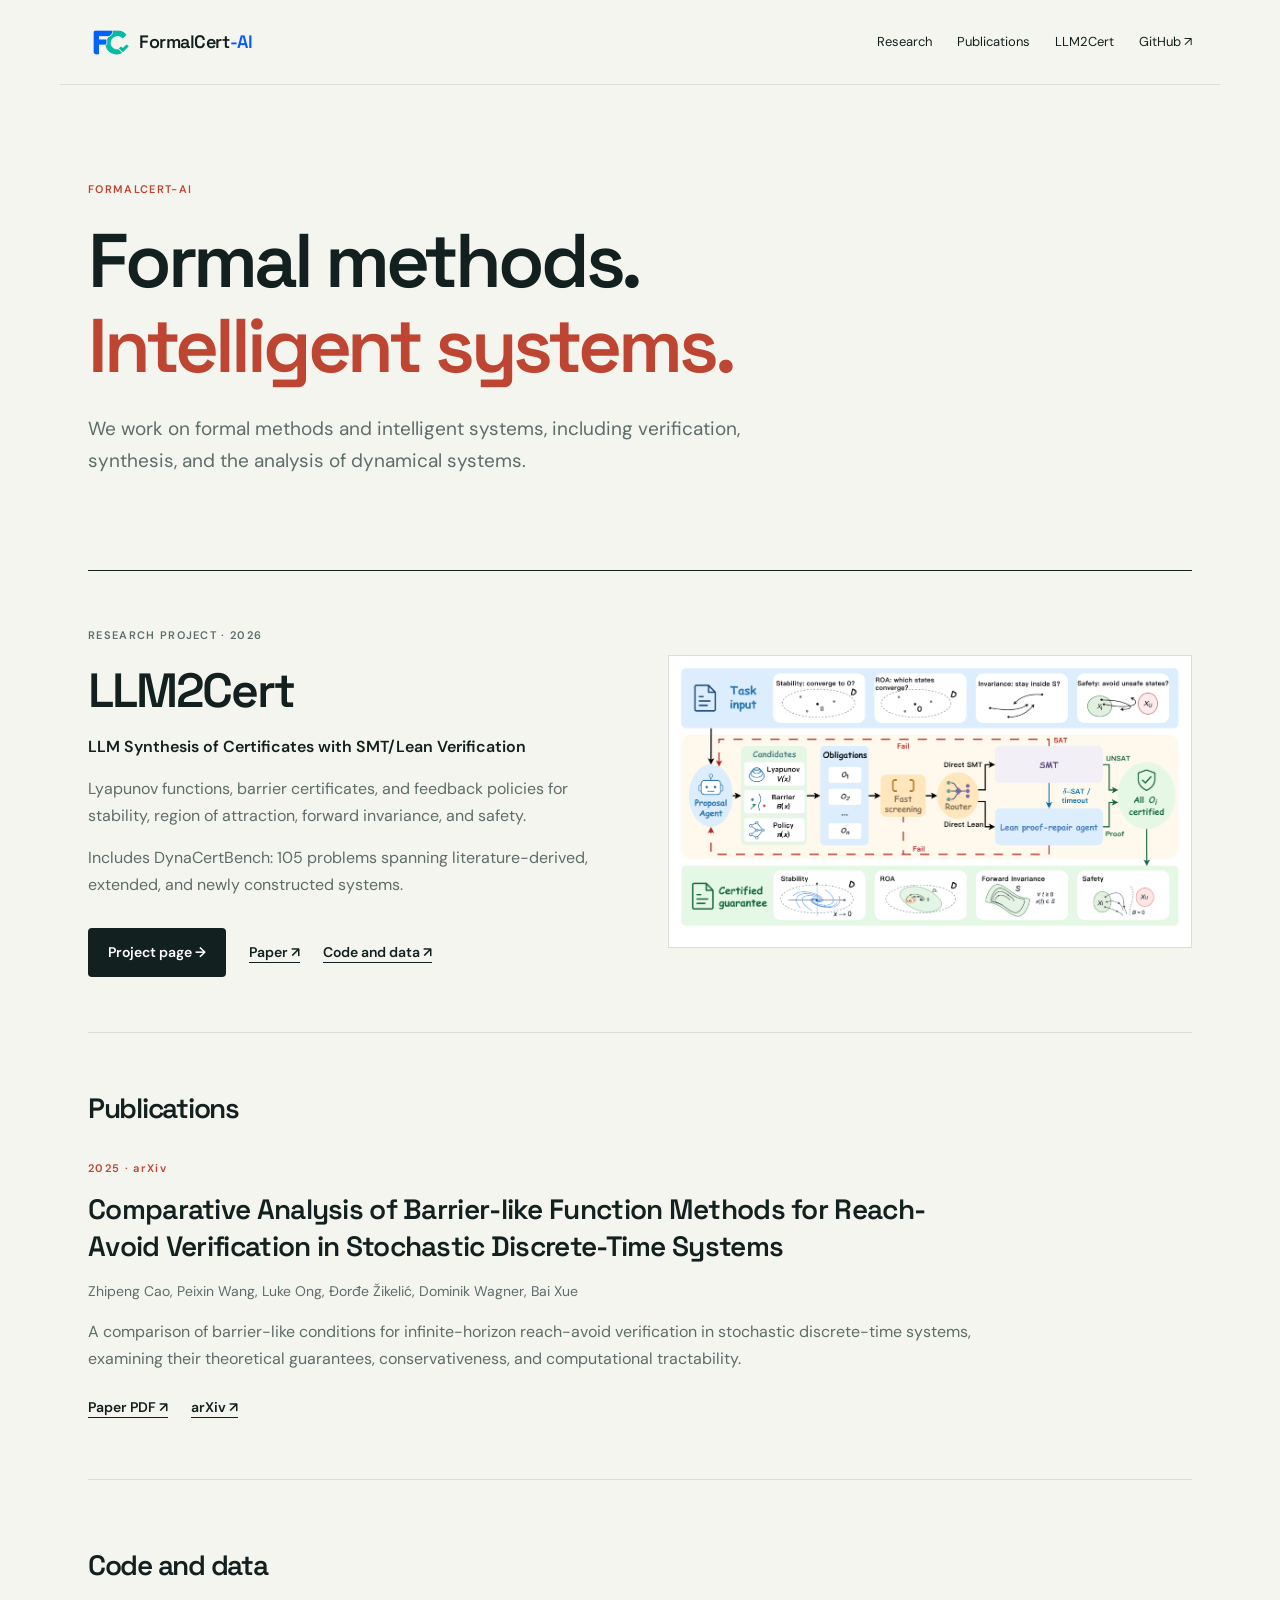
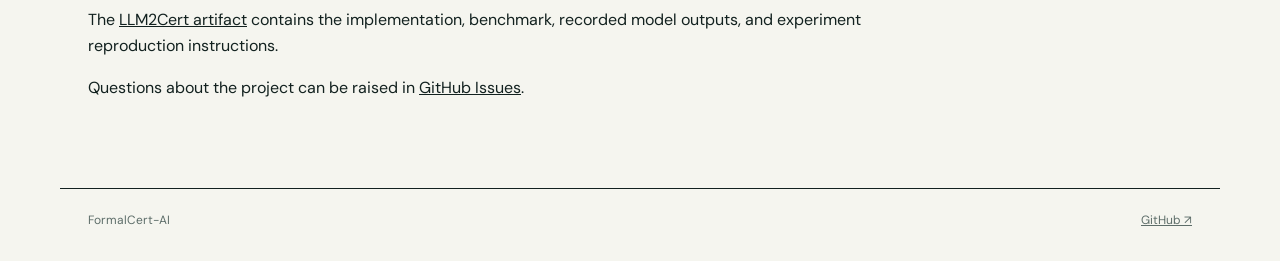
==== index.html @ 08d471eb "Remove PDF hash from public links" ====
<!doctype html>
<html lang="en">
<head>
  <meta charset="utf-8">
  <meta name="viewport" content="width=device-width, initial-scale=1">
  <meta name="description" content="FormalCert-AI: research on formal methods and intelligent systems, including verification, synthesis, and dynamical systems.">
  <title>FormalCert-AI</title>
  <link rel="icon" type="image/png" sizes="1254x1254" href="assets/formalcert-ai-fc-icon.png">
  <link rel="stylesheet" href="styles.css?v=fc-20261013">
</head>
<body>
  <header class="site-header">
    <a class="brand" href="./"><img class="brand-mark" src="assets/formalcert-ai-fc-icon.png" alt="" width="44" height="44"><span>FormalCert<span class="brand-ai">-AI</span></span></a>
    <nav aria-label="Main navigation"><a href="#research">Research</a><a href="#publications">Publications</a><a href="llm2cert/">LLM2Cert</a><a href="https://github.com/FormalCert-AI">GitHub ↗</a></nav>
  </header>
  <main class="shell">
    <section class="home-hero" id="research">
      <p class="eyebrow">FORMALCERT-AI</p>
      <h1>Formal methods.<br><em>Intelligent systems.</em></h1>
      <p class="lede">We work on formal methods and intelligent systems, including verification, synthesis, and the analysis of dynamical systems.</p>
    </section>
    <section class="home-project" aria-labelledby="project-title">
      <div>
        <p class="eyebrow">RESEARCH PROJECT · 2026</p>
        <h2 id="project-title"><a href="llm2cert/">LLM2Cert</a></h2>
        <p class="project-subtitle">LLM Synthesis of Certificates with SMT/Lean Verification</p>
        <p>Lyapunov functions, barrier certificates, and feedback policies for stability, region of attraction, forward invariance, and safety.</p>
        <p>Includes DynaCertBench: 105 problems spanning literature-derived, extended, and newly constructed systems.</p>
        <div class="actions"><a class="button" href="llm2cert/">Project page →</a><a class="text-link" href="assets/LLM2Cert.pdf">Paper ↗</a><a class="text-link" href="https://github.com/FormalCert-AI/llm2cert-artifact">Code and data ↗</a></div>
      </div>
      <a href="llm2cert/" class="project-thumbnail"><img src="assets/framework.png" alt="Overview of LLM2Cert's certificate synthesis and SMT/Lean verification pipeline"></a>
    </section>
    <section class="home-publications" id="publications" aria-labelledby="publications-title">
      <h2 id="publications-title">Publications</h2>
      <article class="publication">
        <p class="eyebrow">2025 · arXiv</p>
        <h3><a href="https://arxiv.org/abs/2512.05348">Comparative Analysis of Barrier-like Function Methods for Reach-Avoid Verification in Stochastic Discrete-Time Systems</a></h3>
        <p class="publication-authors">Zhipeng Cao, Peixin Wang, Luke Ong, Đorđe Žikelić, Dominik Wagner, Bai Xue</p>
        <p class="publication-summary">A comparison of barrier-like conditions for infinite-horizon reach-avoid verification in stochastic discrete-time systems, examining their theoretical guarantees, conservativeness, and computational tractability.</p>
        <div class="inline-links"><a class="text-link" href="assets/barrier-like-reach-avoid.pdf">Paper PDF ↗</a><a class="text-link" href="https://arxiv.org/abs/2512.05348">arXiv ↗</a></div>
      </article>
    </section>
    <section class="home-resources">
      <h2>Code and data</h2>
      <p>The <a href="https://github.com/FormalCert-AI/llm2cert-artifact">LLM2Cert artifact</a> contains the implementation, benchmark, recorded model outputs, and experiment reproduction instructions.</p>
      <p>Questions about the project can be raised in <a href="https://github.com/FormalCert-AI/llm2cert-artifact/issues">GitHub Issues</a>.</p>
    </section>
  </main>
  <footer class="site-footer shell"><span>FormalCert-AI</span><a href="https://github.com/FormalCert-AI">GitHub ↗</a></footer>
</body>
</html>
---- styles.css ----
@import url('https://fonts.googleapis.com/css2?family=DM+Sans:wght@400;500;600;700&family=Space+Grotesk:wght@400;500;600;700&display=swap');
:root { --ink: #12211f; --muted: #5d6d69; --paper: #f5f5ef; --line: #d7ded8; --accent: #bd4532; --blue: #dfeaf2; --mint: #dcece2; }
* { box-sizing: border-box; }
html { scroll-behavior: smooth; }
body { margin: 0; background: var(--paper); color: var(--ink); font-family: 'DM Sans', sans-serif; line-height: 1.65; }
a { color: inherit; }
a:hover { color: var(--accent); }
a:focus-visible, button:focus-visible { outline: 3px solid var(--accent); outline-offset: 5px; }
img { max-width: 100%; height: auto; }
.shell { width: min(1160px, 100%); margin: auto; padding-left: 28px; padding-right: 28px; }
.site-header { min-height: 78px; max-width: 1160px; margin: auto; padding: 20px 28px; border-bottom: 1px solid var(--line); display: flex; justify-content: space-between; align-items: center; gap: 30px; }
.brand { display: inline-flex; align-items: center; gap: 7px; flex-shrink: 0; color: var(--ink); text-decoration: none; font-family: 'Space Grotesk', sans-serif; font-size: 18px; font-weight: 600; line-height: 1.2; letter-spacing: -.025em; white-space: nowrap; }
.brand:hover { color: var(--ink); }
.brand-mark { display: block; width: 44px; height: 44px; flex: 0 0 44px; object-fit: contain; }
.brand-ai { color: #0659ff; }
nav { display: flex; gap: 25px; flex-wrap: wrap; font-size: 13px; }
nav a { text-decoration: none; }
h1, h2, h3 { font-family: 'Space Grotesk', sans-serif; font-weight: 600; line-height: 1.12; }
h1 { font-size: clamp(45px, 6vw, 76px); letter-spacing: -.055em; margin: 0 0 25px; }
h2 { font-size: clamp(30px, 4vw, 42px); letter-spacing: -.045em; margin: 0 0 25px; }
h3 { font-size: 23px; letter-spacing: -.025em; margin: 12px 0; }
em { font-style: normal; color: var(--accent); }
.eyebrow { color: var(--accent); font-size: 11px; font-weight: 600; letter-spacing: .12em; margin: 0 0 20px; }
.lede { max-width: 720px; font-size: 19px; color: var(--muted); }
.home-hero { padding: 95px 0 75px; }
.home-project { display: grid; grid-template-columns: 1fr 1fr; gap: 55px; align-items: center; padding: 55px 0; border-top: 1px solid var(--ink); border-bottom: 1px solid var(--line); }
.home-project h2 { font-size: 48px; margin-bottom: 15px; }
.home-project h2 a { text-decoration: none; }
.home-project p { color: var(--muted); }
.project-subtitle { font-weight: 600; color: var(--ink) !important; }
.project-thumbnail { display: block; background: white; padding: 10px; border: 1px solid var(--line); }
.home-publications { padding: 60px 0; border-bottom: 1px solid var(--line); }
.home-publications h2 { font-size: 28px; margin-bottom: 35px; }
.publication { max-width: 900px; }
.publication .eyebrow { margin-bottom: 14px; }
.publication h3 { font-size: clamp(23px, 3vw, 28px); line-height: 1.3; margin: 0 0 16px; }
.publication h3 a { text-decoration: none; }
.publication-authors { color: var(--muted); font-size: 14px; }
.publication-summary { color: var(--muted); margin-bottom: 24px; }
.home-resources { max-width: 820px; padding: 70px 0; }
.home-resources h2 { font-size: 28px; }
.actions, .inline-links { display: flex; align-items: center; gap: 23px; flex-wrap: wrap; }
.actions { margin-top: 30px; }
.button { display: inline-block; padding: 13px 20px; background: var(--ink); color: white; text-decoration: none; border-radius: 4px; font-size: 14px; font-weight: 600; }
.button:hover { background: var(--accent); color: white; }
.text-link { font-size: 14px; font-weight: 600; text-underline-offset: 5px; }
.paper-hero { text-align: center; padding-top: 85px; padding-bottom: 65px; }
.paper-hero h1 { font-size: clamp(60px, 9vw, 96px); margin-bottom: 14px; }
.paper-title { font-family: 'Space Grotesk', sans-serif; font-size: clamp(25px, 3.4vw, 39px); letter-spacing: -.035em; line-height: 1.18; margin: 0 0 27px; }
.authors { line-height: 1.8; margin-bottom: 5px; }
.author-note { color: var(--muted); font-size: 13px; margin-top: 0; }
.paper-hero .actions { justify-content: center; }
.paper-summary { margin: 36px auto 0; }
.stats-strip { display: grid; grid-template-columns: repeat(4, 1fr); border-top: 1px solid var(--ink); border-bottom: 1px solid var(--ink); padding-top: 27px; padding-bottom: 27px; gap: 24px; }
.stats-strip div { border-right: 1px solid var(--line); padding-right: 20px; }
.stats-strip div:last-child { border-right: 0; }
.stats-strip strong { font-family: 'Space Grotesk', sans-serif; font-size: 31px; display: block; letter-spacing: -.04em; }
.stats-strip span { font-size: 13px; color: var(--muted); }
.section { padding-top: 80px; padding-bottom: 80px; }
.narrow { max-width: 900px; }
.narrow p { font-size: 17px; }
.framework-section { background: var(--blue); }
.framework-card { margin: 30px 0 0; padding: 14px; background: white; border: 1px solid var(--line); }
.framework-card img { display: block; width: 100%; }
figcaption { margin-top: 15px; color: var(--muted); font-size: 14px; line-height: 1.55; }
.section-caption { max-width: 900px; color: var(--muted); }
.task-grid { display: grid; grid-template-columns: repeat(4, 1fr); gap: 14px; margin: 35px 0; }
.task-grid article { border-top: 2px solid var(--accent); padding: 20px 16px; background: white; }
.task-grid h3 { font-size: 20px; }
.task-grid p { color: var(--muted); font-size: 14px; }
.task-grid strong { font-size: 13px; }
.results-section { background: #e9eee8; }
.result-block { display: grid; grid-template-columns: .95fr 1.05fr; gap: 55px; padding: 45px 0; border-bottom: 1px solid #becac1; }
.result-block:last-child { border-bottom: 0; padding-bottom: 0; }
.result-label { font-size: 12px; font-weight: 700; color: var(--accent); }
.result-block p { color: var(--muted); }
.table-wrap { overflow-x: auto; }
table { width: 100%; border-collapse: collapse; text-align: left; font-size: 14px; }
caption { text-align: left; font-size: 13px; color: var(--muted); margin-bottom: 12px; }
th, td { padding: 13px 12px; border-bottom: 1px solid #c6d0c7; }
thead { background: var(--ink); color: white; }
tbody th { font-weight: 500; }
.highlight { background: var(--mint); }
.highlight th, .highlight td { font-weight: 700; }
.table-note { font-size: 12px; line-height: 1.5; }
.citation-heading { display: flex; align-items: center; justify-content: space-between; gap: 20px; }
.citation-heading h2 { margin-bottom: 20px; }
button { background: transparent; color: var(--ink); border: 1px solid var(--ink); border-radius: 3px; padding: 10px 14px; cursor: pointer; }
pre { white-space: pre-wrap; overflow-wrap: anywhere; font-size: 12px; line-height: 1.7; background: #e6e7dc; padding: 24px; }
.site-footer { border-top: 1px solid var(--ink); display: flex; justify-content: space-between; gap: 20px; padding-top: 22px; padding-bottom: 30px; font-size: 12px; color: var(--muted); }
@media (max-width: 760px) {
  .site-header { align-items: flex-start; flex-direction: column; gap: 16px; }
  nav { gap: 20px; }
  .home-hero, .paper-hero { padding-top: 60px; }
  .home-project, .result-block { grid-template-columns: 1fr; gap: 30px; }
  .home-project { padding-top: 35px; }
  .stats-strip, .task-grid { grid-template-columns: repeat(2, 1fr); }
  .stats-strip div:nth-child(2) { border-right: 0; }
  .section { padding-top: 60px; padding-bottom: 60px; }
  .citation-heading { align-items: flex-start; flex-direction: column; gap: 0; }
}
@media (max-width: 420px) {
  .shell, .site-header { padding-left: 20px; padding-right: 20px; }
  .task-grid { grid-template-columns: 1fr; }
  th, td { padding: 10px 7px; }
}
@media (prefers-reduced-motion: reduce) { html { scroll-behavior: auto; } }
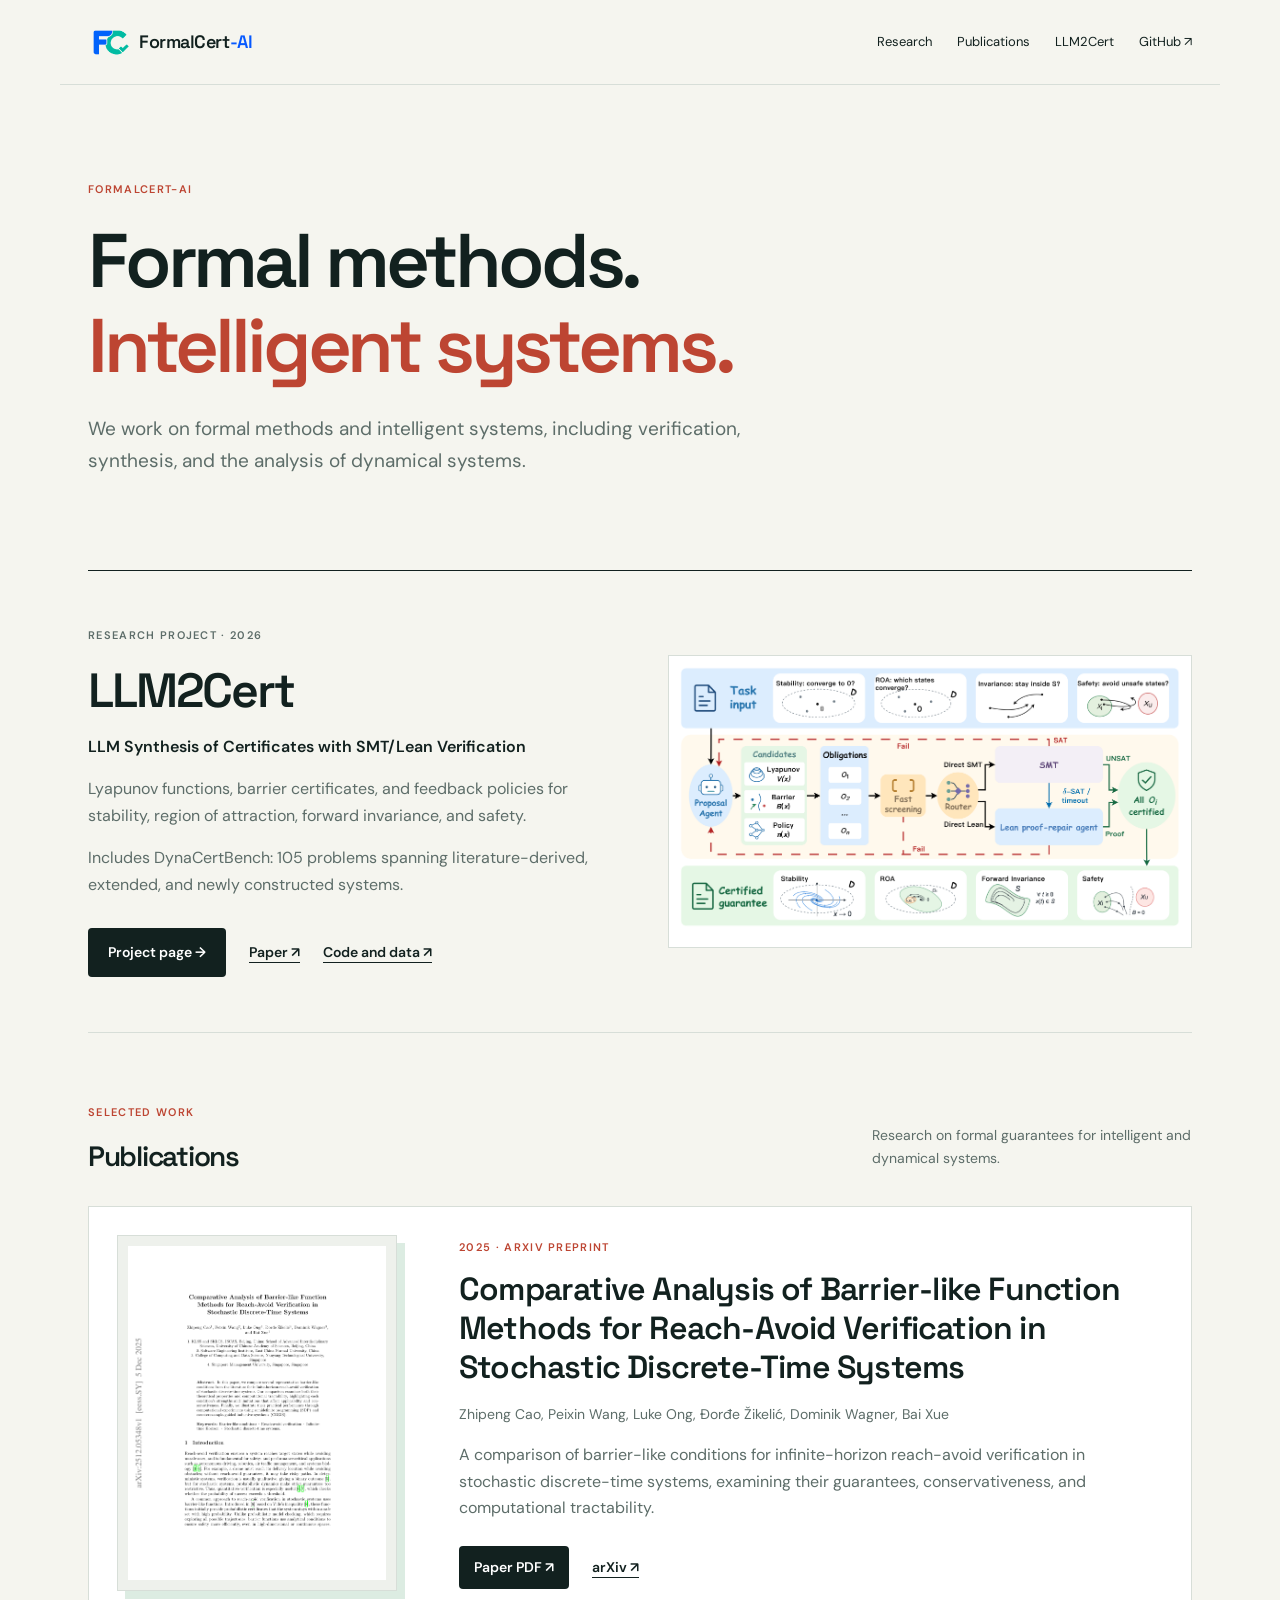
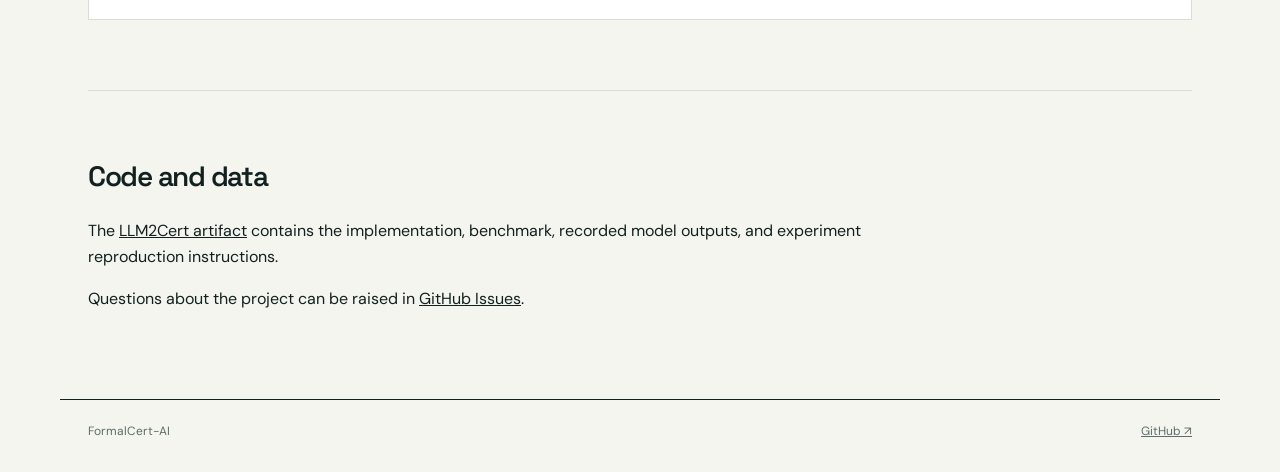
==== commit 39bf12a2: "Add publication cover and refine research layout" ====
--- a/index.html
+++ b/index.html
@@ -31,13 +31,24 @@
       <a href="llm2cert/" class="project-thumbnail"><img src="assets/framework.png" alt="Overview of LLM2Cert's certificate synthesis and SMT/Lean verification pipeline"></a>
     </section>
     <section class="home-publications" id="publications" aria-labelledby="publications-title">
-      <h2 id="publications-title">Publications</h2>
-      <article class="publication">
-        <p class="eyebrow">2025 · arXiv</p>
-        <h3><a href="https://arxiv.org/abs/2512.05348">Comparative Analysis of Barrier-like Function Methods for Reach-Avoid Verification in Stochastic Discrete-Time Systems</a></h3>
-        <p class="publication-authors">Zhipeng Cao, Peixin Wang, Luke Ong, Đorđe Žikelić, Dominik Wagner, Bai Xue</p>
-        <p class="publication-summary">A comparison of barrier-like conditions for infinite-horizon reach-avoid verification in stochastic discrete-time systems, examining their theoretical guarantees, conservativeness, and computational tractability.</p>
-        <div class="inline-links"><a class="text-link" href="assets/barrier-like-reach-avoid.pdf">Paper PDF ↗</a><a class="text-link" href="https://arxiv.org/abs/2512.05348">arXiv ↗</a></div>
+      <div class="section-heading">
+        <div>
+          <p class="eyebrow">SELECTED WORK</p>
+          <h2 id="publications-title">Publications</h2>
+        </div>
+        <p class="section-note">Research on formal guarantees for intelligent and dynamical systems.</p>
+      </div>
+      <article class="publication-card">
+        <a class="publication-cover" href="https://arxiv.org/abs/2512.05348" aria-label="Open the paper on arXiv">
+          <img src="assets/barrier-like-reach-avoid-cover.png" alt="First page of the paper Comparative Analysis of Barrier-like Function Methods for Reach-Avoid Verification in Stochastic Discrete-Time Systems">
+        </a>
+        <div class="publication">
+          <p class="eyebrow">2025 · ARXIV PREPRINT</p>
+          <h3><a href="https://arxiv.org/abs/2512.05348">Comparative Analysis of Barrier-like Function Methods for Reach-Avoid Verification in Stochastic Discrete-Time Systems</a></h3>
+          <p class="publication-authors">Zhipeng Cao, Peixin Wang, Luke Ong, Đorđe Žikelić, Dominik Wagner, Bai Xue</p>
+          <p class="publication-summary">A comparison of barrier-like conditions for infinite-horizon reach-avoid verification in stochastic discrete-time systems, examining their guarantees, conservativeness, and computational tractability.</p>
+          <div class="inline-links"><a class="button" href="assets/barrier-like-reach-avoid.pdf">Paper PDF ↗</a><a class="text-link" href="https://arxiv.org/abs/2512.05348">arXiv ↗</a></div>
+        </div>
       </article>
     </section>
     <section class="home-resources">
--- a/styles.css
+++ b/styles.css
@@ -29,14 +29,21 @@
 .home-project p { color: var(--muted); }
 .project-subtitle { font-weight: 600; color: var(--ink) !important; }
 .project-thumbnail { display: block; background: white; padding: 10px; border: 1px solid var(--line); }
-.home-publications { padding: 60px 0; border-bottom: 1px solid var(--line); }
-.home-publications h2 { font-size: 28px; margin-bottom: 35px; }
-.publication { max-width: 900px; }
+.home-publications { padding: 70px 0; border-bottom: 1px solid var(--line); }
+.section-heading { display: flex; align-items: end; justify-content: space-between; gap: 40px; margin-bottom: 34px; }
+.home-publications h2 { font-size: 28px; margin: 0; }
+.section-note { max-width: 320px; margin: 0 0 2px; color: var(--muted); font-size: 14px; }
+.publication-card { display: grid; grid-template-columns: minmax(210px, 280px) 1fr; gap: clamp(28px, 5vw, 62px); align-items: center; padding: 28px; background: #fff; border: 1px solid var(--line); }
+.publication-cover { display: block; padding: 10px; background: #eef1ec; border: 1px solid var(--line); box-shadow: 8px 8px 0 var(--mint); transition: transform .2s ease, box-shadow .2s ease; }
+.publication-cover:hover { transform: translate(-3px, -3px); box-shadow: 11px 11px 0 var(--mint); }
+.publication-cover img { display: block; width: 100%; aspect-ratio: 0.773; object-fit: cover; object-position: top; }
+.publication { max-width: 780px; }
 .publication .eyebrow { margin-bottom: 14px; }
-.publication h3 { font-size: clamp(23px, 3vw, 28px); line-height: 1.3; margin: 0 0 16px; }
+.publication h3 { font-size: clamp(23px, 3vw, 32px); line-height: 1.22; margin: 0 0 16px; }
 .publication h3 a { text-decoration: none; }
 .publication-authors { color: var(--muted); font-size: 14px; }
 .publication-summary { color: var(--muted); margin-bottom: 24px; }
+.publication .button { padding: 10px 15px; }
 .home-resources { max-width: 820px; padding: 70px 0; }
 .home-resources h2 { font-size: 28px; }
 .actions, .inline-links { display: flex; align-items: center; gap: 23px; flex-wrap: wrap; }
@@ -92,8 +99,10 @@
   .site-header { align-items: flex-start; flex-direction: column; gap: 16px; }
   nav { gap: 20px; }
   .home-hero, .paper-hero { padding-top: 60px; }
-  .home-project, .result-block { grid-template-columns: 1fr; gap: 30px; }
+  .home-project, .publication-card, .result-block { grid-template-columns: 1fr; gap: 30px; }
   .home-project { padding-top: 35px; }
+  .section-heading { align-items: flex-start; flex-direction: column; gap: 10px; }
+  .publication-cover { max-width: 280px; }
   .stats-strip, .task-grid { grid-template-columns: repeat(2, 1fr); }
   .stats-strip div:nth-child(2) { border-right: 0; }
   .section { padding-top: 60px; padding-bottom: 60px; }
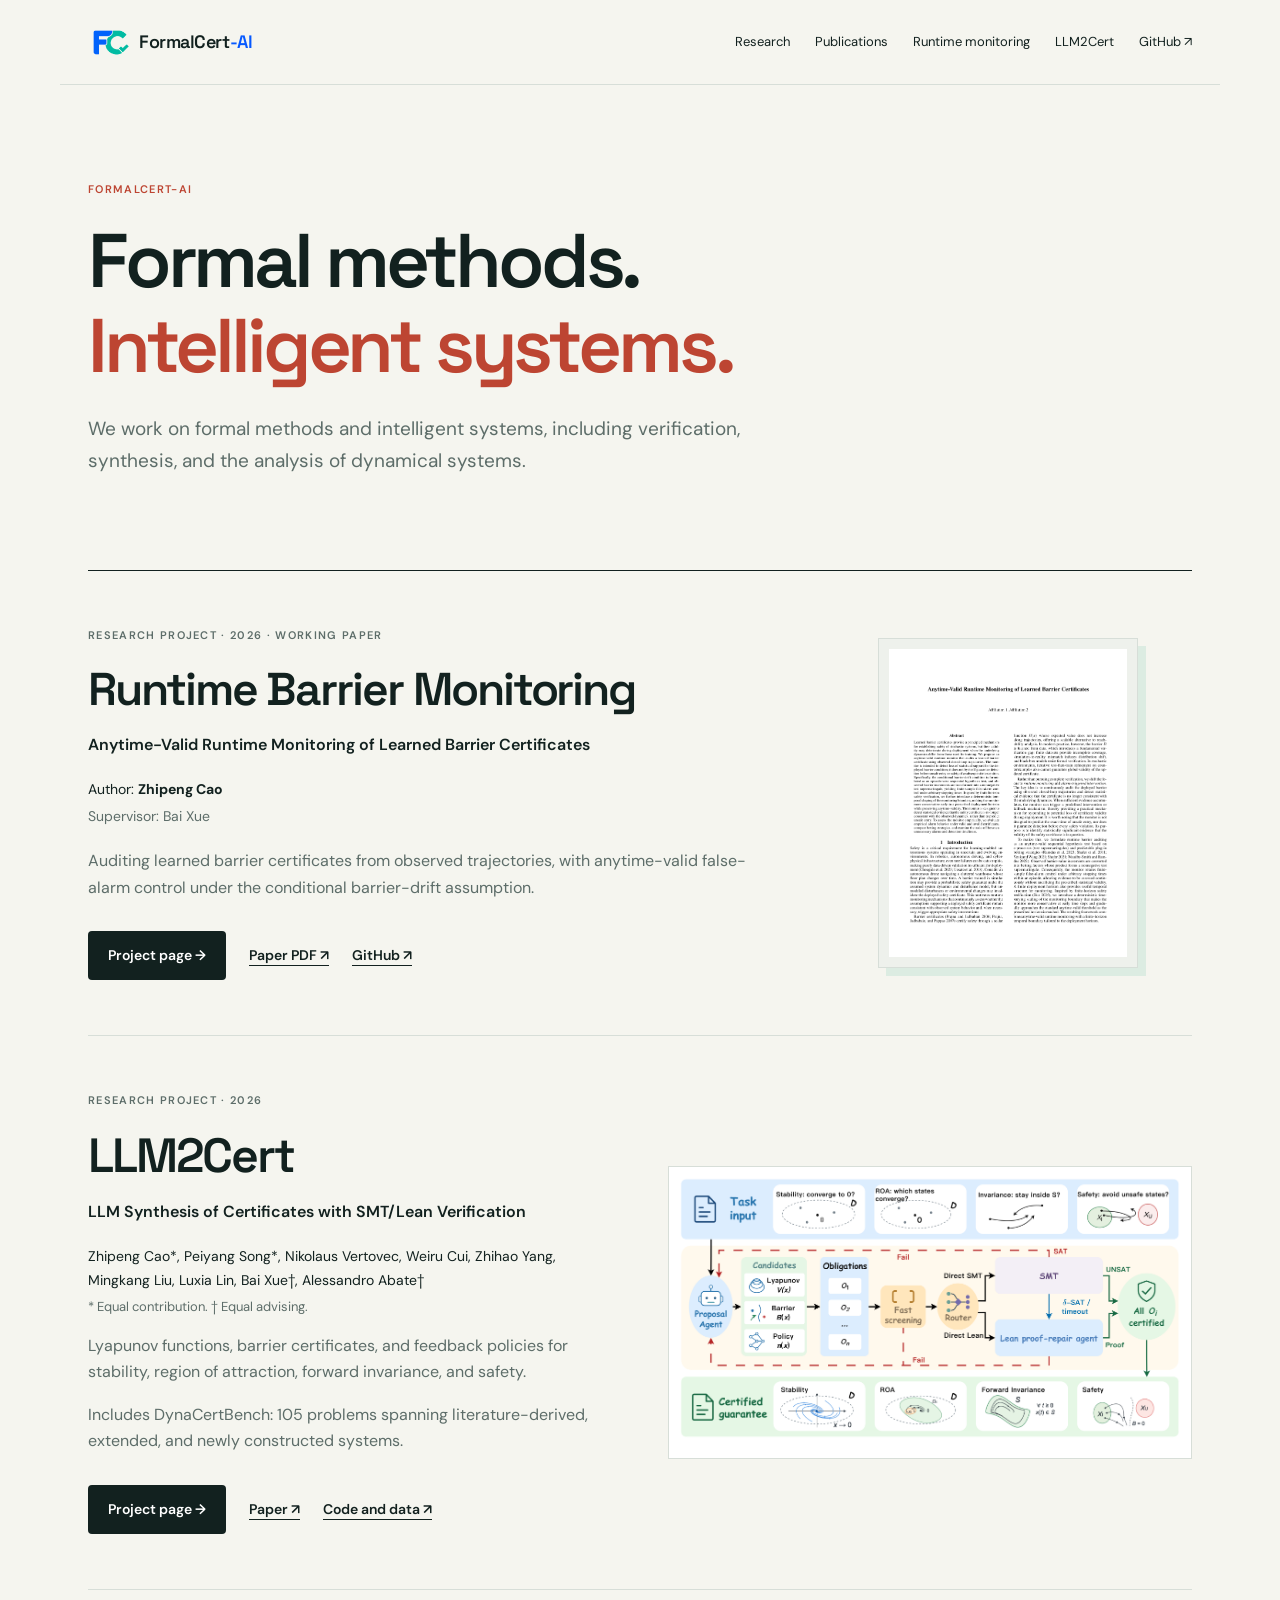
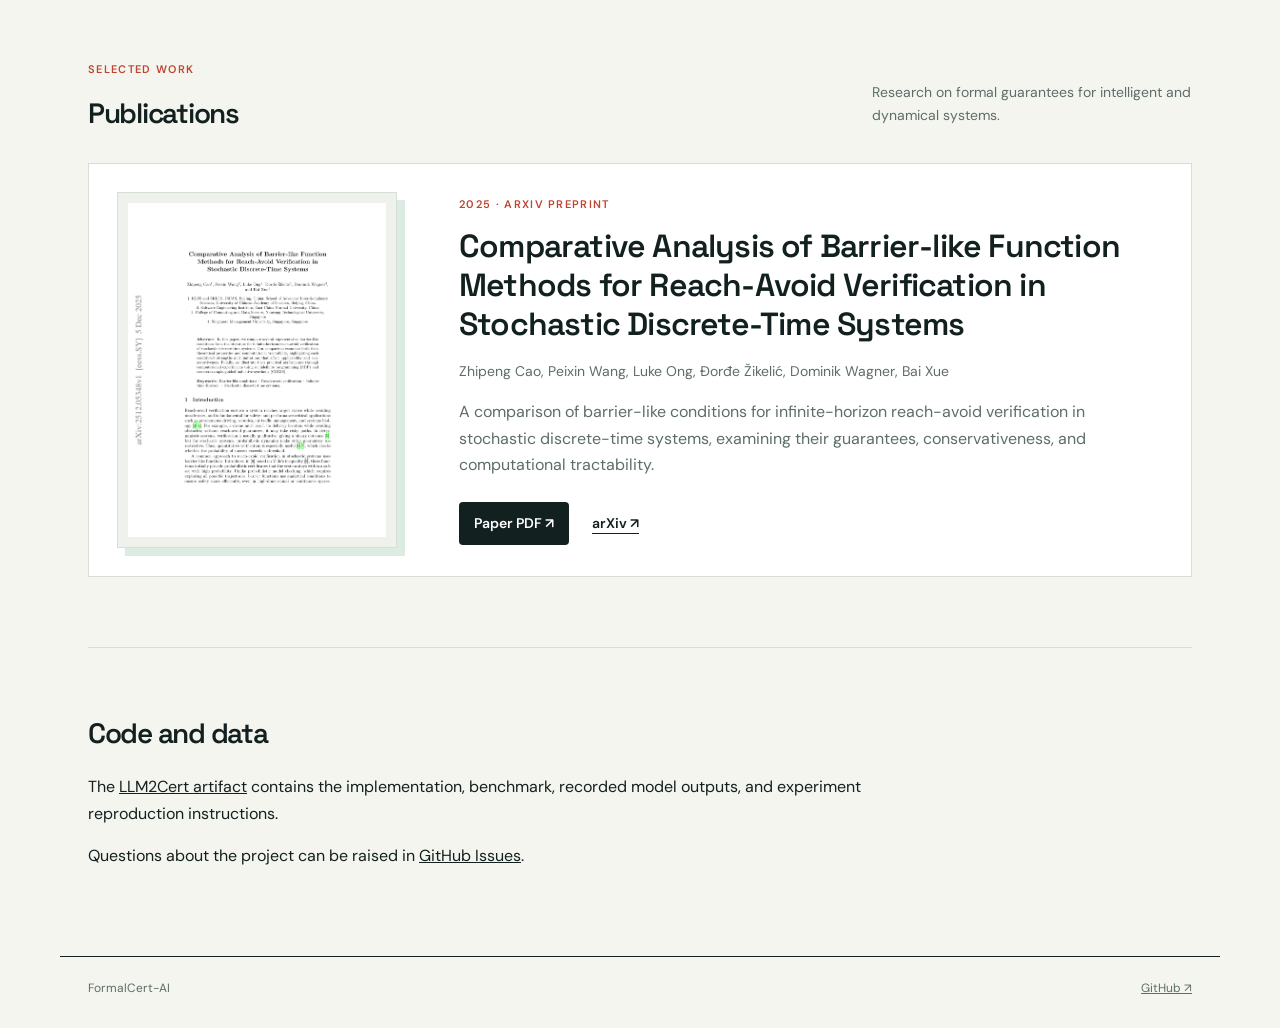
==== commit b5716abb: "Add runtime monitoring paper and clarify project authors" ====
--- a/index.html
+++ b/index.html
@@ -6,12 +6,12 @@
   <meta name="description" content="FormalCert-AI: research on formal methods and intelligent systems, including verification, synthesis, and dynamical systems.">
   <title>FormalCert-AI</title>
   <link rel="icon" type="image/png" sizes="1254x1254" href="assets/formalcert-ai-fc-icon.png">
-  <link rel="stylesheet" href="styles.css?v=fc-20261013">
+  <link rel="stylesheet" href="styles.css?v=fc-20261019">
 </head>
 <body>
   <header class="site-header">
     <a class="brand" href="./"><img class="brand-mark" src="assets/formalcert-ai-fc-icon.png" alt="" width="44" height="44"><span>FormalCert<span class="brand-ai">-AI</span></span></a>
-    <nav aria-label="Main navigation"><a href="#research">Research</a><a href="#publications">Publications</a><a href="llm2cert/">LLM2Cert</a><a href="https://github.com/FormalCert-AI">GitHub ↗</a></nav>
+    <nav aria-label="Main navigation"><a href="#research">Research</a><a href="#publications">Publications</a><a href="runtime-barrier-monitor/">Runtime monitoring</a><a href="llm2cert/">LLM2Cert</a><a href="https://github.com/FormalCert-AI">GitHub ↗</a></nav>
   </header>
   <main class="shell">
     <section class="home-hero" id="research">
@@ -19,11 +19,25 @@
       <h1>Formal methods.<br><em>Intelligent systems.</em></h1>
       <p class="lede">We work on formal methods and intelligent systems, including verification, synthesis, and the analysis of dynamical systems.</p>
     </section>
+    <section class="home-project runtime-project" aria-labelledby="runtime-project-title">
+      <div>
+        <p class="eyebrow">RESEARCH PROJECT · 2026 · WORKING PAPER</p>
+        <h2 id="runtime-project-title"><a href="runtime-barrier-monitor/">Runtime Barrier Monitoring</a></h2>
+        <p class="project-subtitle">Anytime-Valid Runtime Monitoring of Learned Barrier Certificates</p>
+        <p class="project-authors">Author: <strong>Zhipeng Cao</strong></p>
+        <p class="project-supervisor">Supervisor: Bai Xue</p>
+        <p>Auditing learned barrier certificates from observed trajectories, with anytime-valid false-alarm control under the conditional barrier-drift assumption.</p>
+        <div class="actions"><a class="button" href="runtime-barrier-monitor/">Project page →</a><a class="text-link" href="assets/runtime-barrier-monitor.pdf">Paper PDF ↗</a><a class="text-link" href="https://github.com/FormalCert-AI/runtime-barrier-monitor">GitHub ↗</a></div>
+      </div>
+      <a href="assets/runtime-barrier-monitor.pdf" class="publication-cover runtime-cover" aria-label="Open the runtime monitoring paper PDF"><img src="assets/runtime-barrier-monitor-cover.png" alt="First page of Anytime-Valid Runtime Monitoring of Learned Barrier Certificates" width="618" height="800"></a>
+    </section>
     <section class="home-project" aria-labelledby="project-title">
       <div>
         <p class="eyebrow">RESEARCH PROJECT · 2026</p>
         <h2 id="project-title"><a href="llm2cert/">LLM2Cert</a></h2>
         <p class="project-subtitle">LLM Synthesis of Certificates with SMT/Lean Verification</p>
+        <p class="project-authors">Zhipeng Cao*, Peiyang Song*, Nikolaus Vertovec, Weiru Cui, Zhihao Yang, Mingkang Liu, Luxia Lin, Bai Xue†, Alessandro Abate†</p>
+        <p class="author-note">* Equal contribution. † Equal advising.</p>
         <p>Lyapunov functions, barrier certificates, and feedback policies for stability, region of attraction, forward invariance, and safety.</p>
         <p>Includes DynaCertBench: 105 problems spanning literature-derived, extended, and newly constructed systems.</p>
         <div class="actions"><a class="button" href="llm2cert/">Project page →</a><a class="text-link" href="assets/LLM2Cert.pdf">Paper ↗</a><a class="text-link" href="https://github.com/FormalCert-AI/llm2cert-artifact">Code and data ↗</a></div>
--- a/styles.css
+++ b/styles.css
@@ -29,6 +29,17 @@
 .home-project p { color: var(--muted); }
 .project-subtitle { font-weight: 600; color: var(--ink) !important; }
 .project-thumbnail { display: block; background: white; padding: 10px; border: 1px solid var(--line); }
+.home-project + .home-project { border-top: 0; }
+.home-project .project-authors { font-size: 14px; margin: 20px 0 4px; color: var(--ink); }
+.project-supervisor { font-size: 14px; margin: 0 0 20px; }
+.runtime-project { grid-template-columns: 1.3fr .7fr; }
+.runtime-project h2 { font-size: clamp(32px, 4vw, 46px); }
+.runtime-cover { width: 100%; max-width: 260px; justify-self: center; }
+.paper-hero.runtime-hero h1 { max-width: 980px; margin: 0 auto 28px; font-size: clamp(34px, 5.5vw, 62px); line-height: 1.12; }
+.runtime-hero .supervisor { margin: 0; color: var(--muted); font-size: 15px; }
+.runtime-overview { border-top: 1px solid var(--line); }
+.paper-release { padding-top: 0; }
+.paper-release p { color: var(--muted); }
 .home-publications { padding: 70px 0; border-bottom: 1px solid var(--line); }
 .section-heading { display: flex; align-items: end; justify-content: space-between; gap: 40px; margin-bottom: 34px; }
 .home-publications h2 { font-size: 28px; margin: 0; }
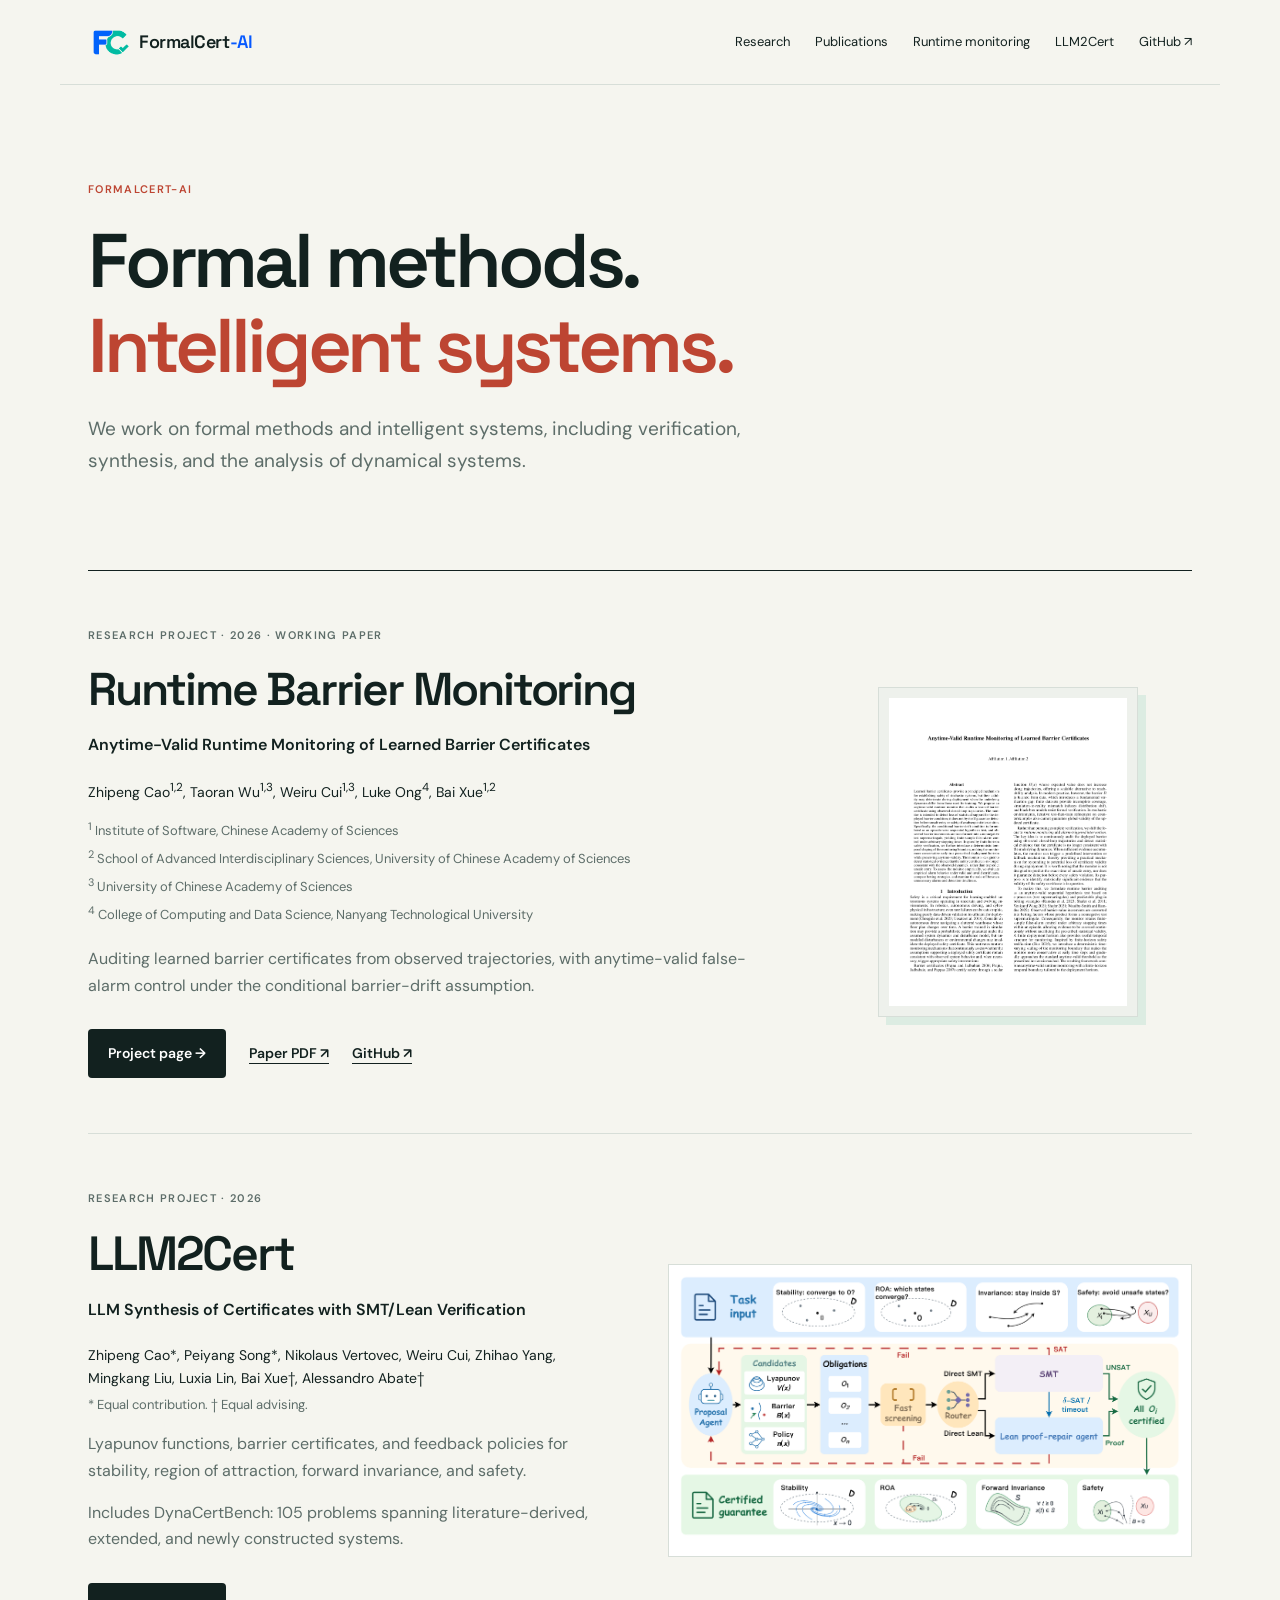
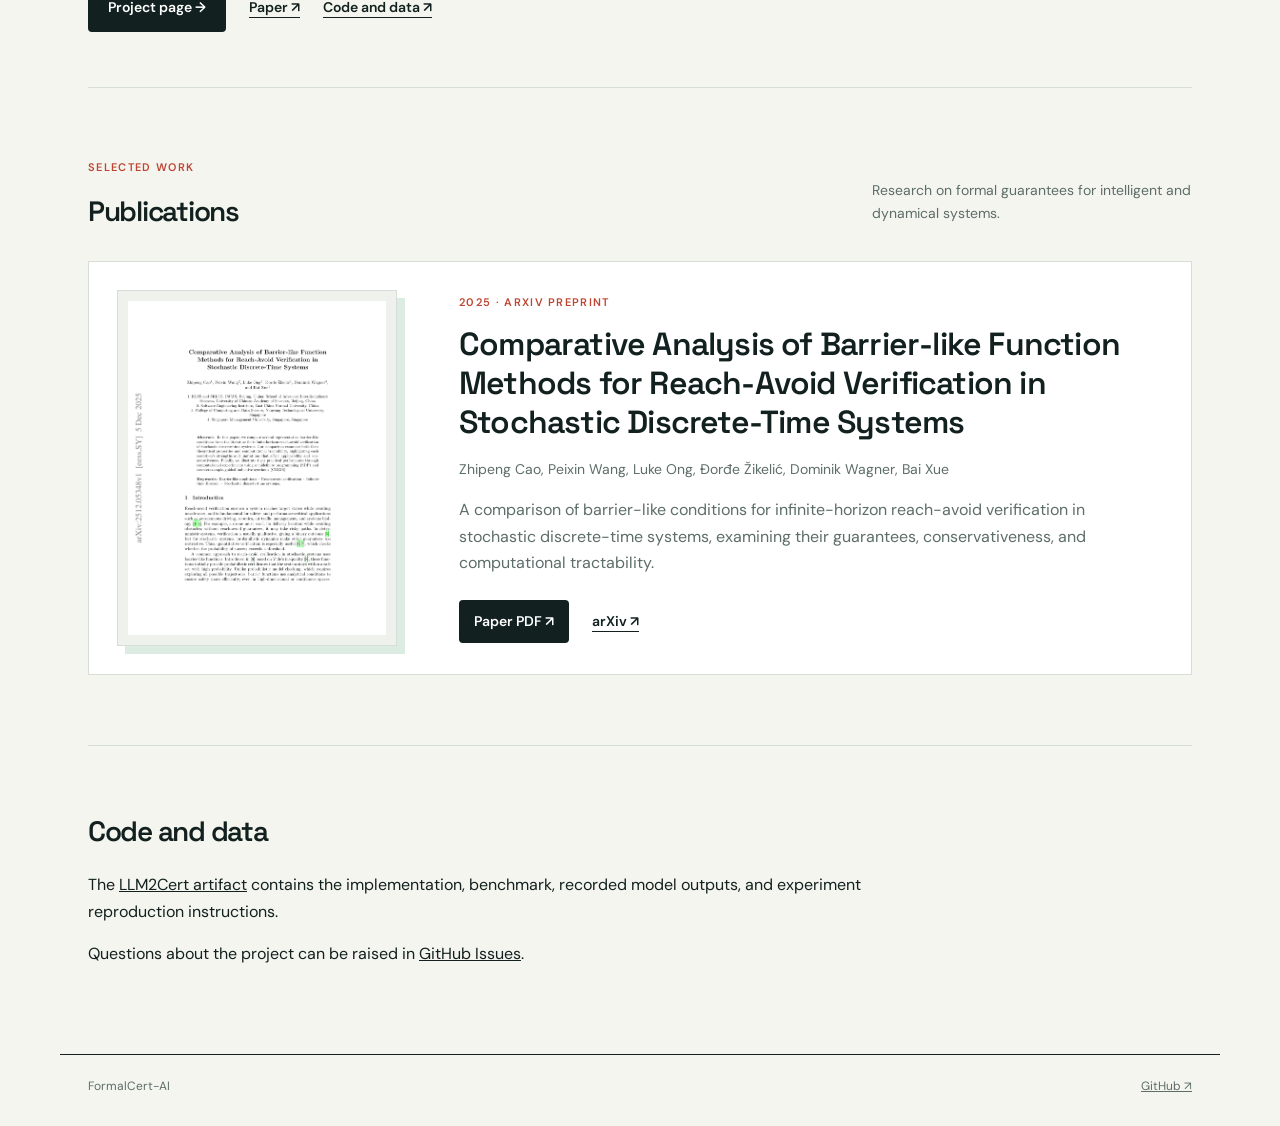
==== commit 6ea03bc2: "Update runtime monitoring authors and affiliations" ====
--- a/index.html
+++ b/index.html
@@ -6,7 +6,7 @@
   <meta name="description" content="FormalCert-AI: research on formal methods and intelligent systems, including verification, synthesis, and dynamical systems.">
   <title>FormalCert-AI</title>
   <link rel="icon" type="image/png" sizes="1254x1254" href="assets/formalcert-ai-fc-icon.png">
-  <link rel="stylesheet" href="styles.css?v=fc-20261019">
+  <link rel="stylesheet" href="styles.css?v=fc-20261020">
 </head>
 <body>
   <header class="site-header">
@@ -24,8 +24,13 @@
         <p class="eyebrow">RESEARCH PROJECT · 2026 · WORKING PAPER</p>
         <h2 id="runtime-project-title"><a href="runtime-barrier-monitor/">Runtime Barrier Monitoring</a></h2>
         <p class="project-subtitle">Anytime-Valid Runtime Monitoring of Learned Barrier Certificates</p>
-        <p class="project-authors">Author: <strong>Zhipeng Cao</strong></p>
-        <p class="project-supervisor">Supervisor: Bai Xue</p>
+        <p class="project-authors">Zhipeng Cao<sup>1,2</sup>, Taoran Wu<sup>1,3</sup>, Weiru Cui<sup>1,3</sup>, Luke Ong<sup>4</sup>, Bai Xue<sup>1,2</sup></p>
+        <div class="runtime-affiliations" aria-label="Author affiliations">
+          <p><sup>1</sup> Institute of Software, Chinese Academy of Sciences</p>
+          <p><sup>2</sup> School of Advanced Interdisciplinary Sciences, University of Chinese Academy of Sciences</p>
+          <p><sup>3</sup> University of Chinese Academy of Sciences</p>
+          <p><sup>4</sup> College of Computing and Data Science, Nanyang Technological University</p>
+        </div>
         <p>Auditing learned barrier certificates from observed trajectories, with anytime-valid false-alarm control under the conditional barrier-drift assumption.</p>
         <div class="actions"><a class="button" href="runtime-barrier-monitor/">Project page →</a><a class="text-link" href="assets/runtime-barrier-monitor.pdf">Paper PDF ↗</a><a class="text-link" href="https://github.com/FormalCert-AI/runtime-barrier-monitor">GitHub ↗</a></div>
       </div>
--- a/styles.css
+++ b/styles.css
@@ -31,12 +31,13 @@
 .project-thumbnail { display: block; background: white; padding: 10px; border: 1px solid var(--line); }
 .home-project + .home-project { border-top: 0; }
 .home-project .project-authors { font-size: 14px; margin: 20px 0 4px; color: var(--ink); }
-.project-supervisor { font-size: 14px; margin: 0 0 20px; }
+.runtime-affiliations { margin: 14px 0 20px; color: var(--muted); font-size: 13px; line-height: 1.6; }
+.runtime-affiliations p { margin: 4px 0; }
 .runtime-project { grid-template-columns: 1.3fr .7fr; }
 .runtime-project h2 { font-size: clamp(32px, 4vw, 46px); }
 .runtime-cover { width: 100%; max-width: 260px; justify-self: center; }
 .paper-hero.runtime-hero h1 { max-width: 980px; margin: 0 auto 28px; font-size: clamp(34px, 5.5vw, 62px); line-height: 1.12; }
-.runtime-hero .supervisor { margin: 0; color: var(--muted); font-size: 15px; }
+.runtime-hero .runtime-affiliations { max-width: 850px; margin: 18px auto 0; }
 .runtime-overview { border-top: 1px solid var(--line); }
 .paper-release { padding-top: 0; }
 .paper-release p { color: var(--muted); }
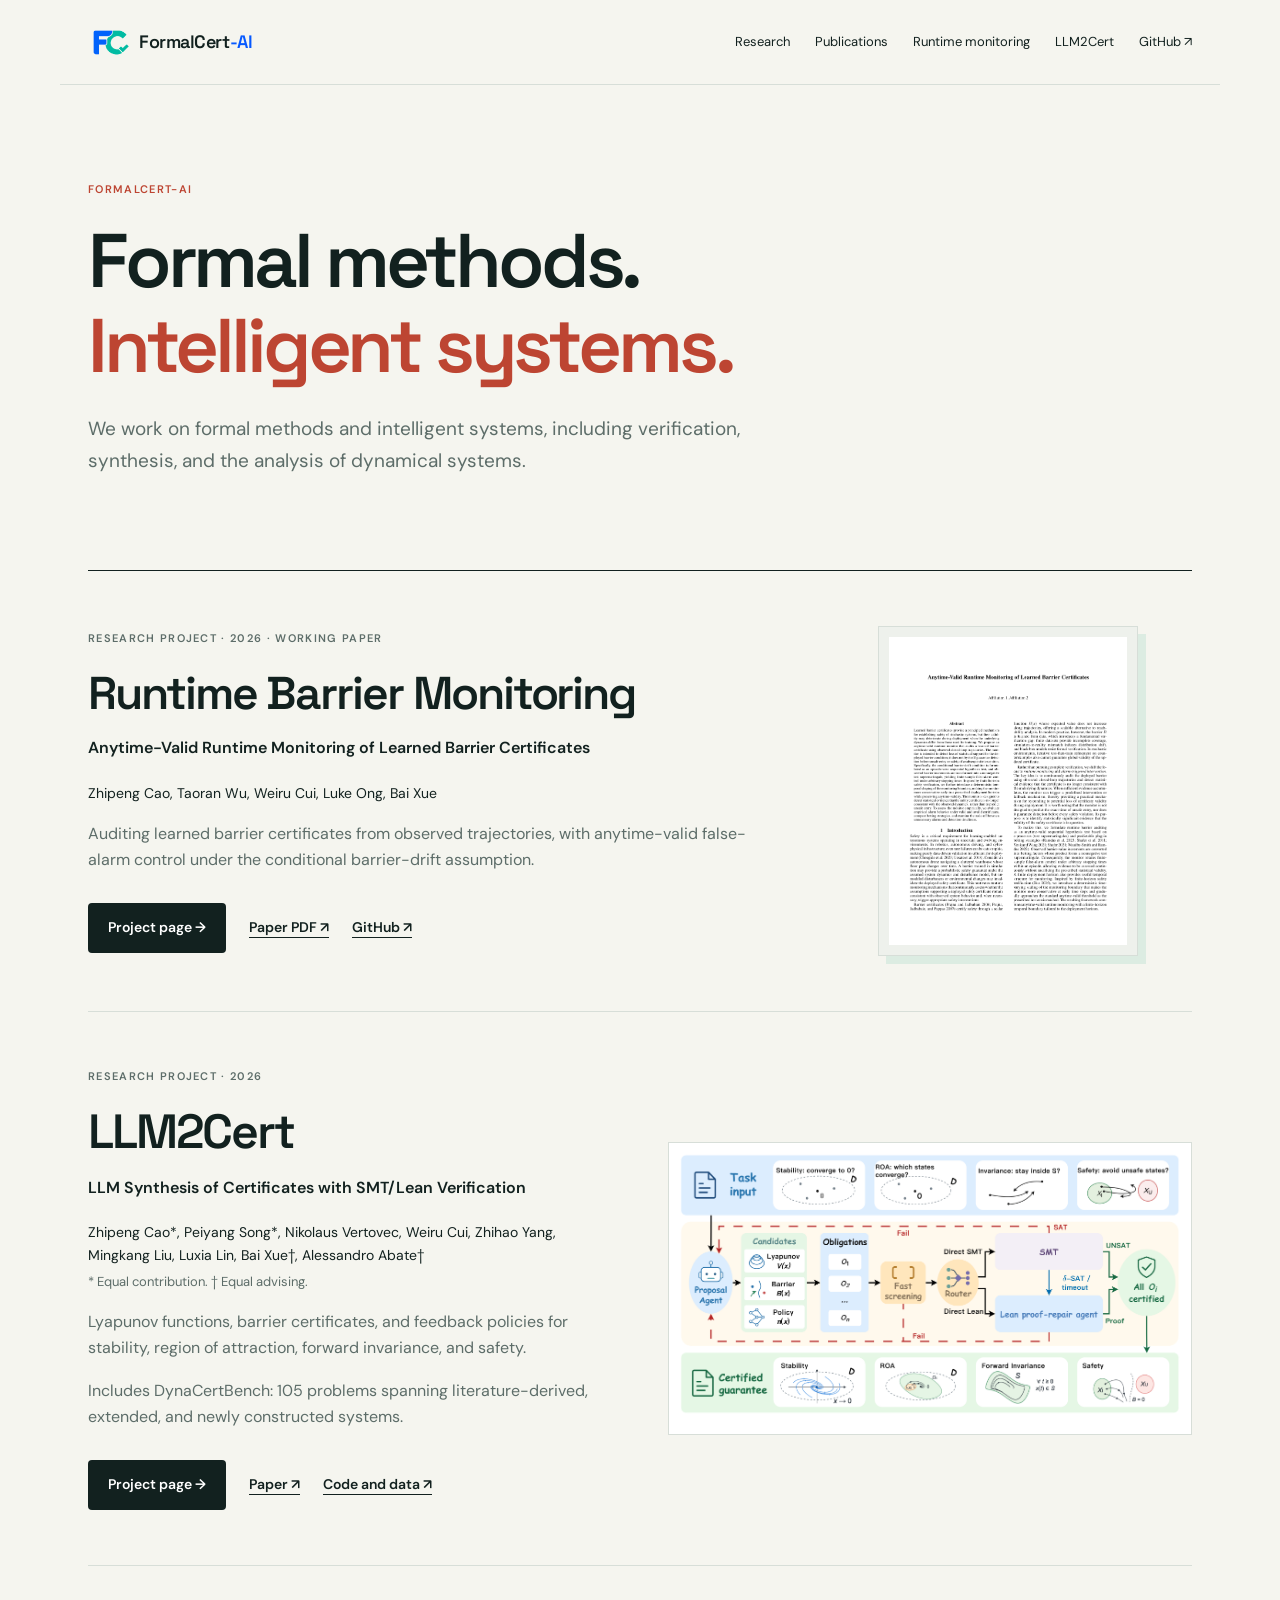
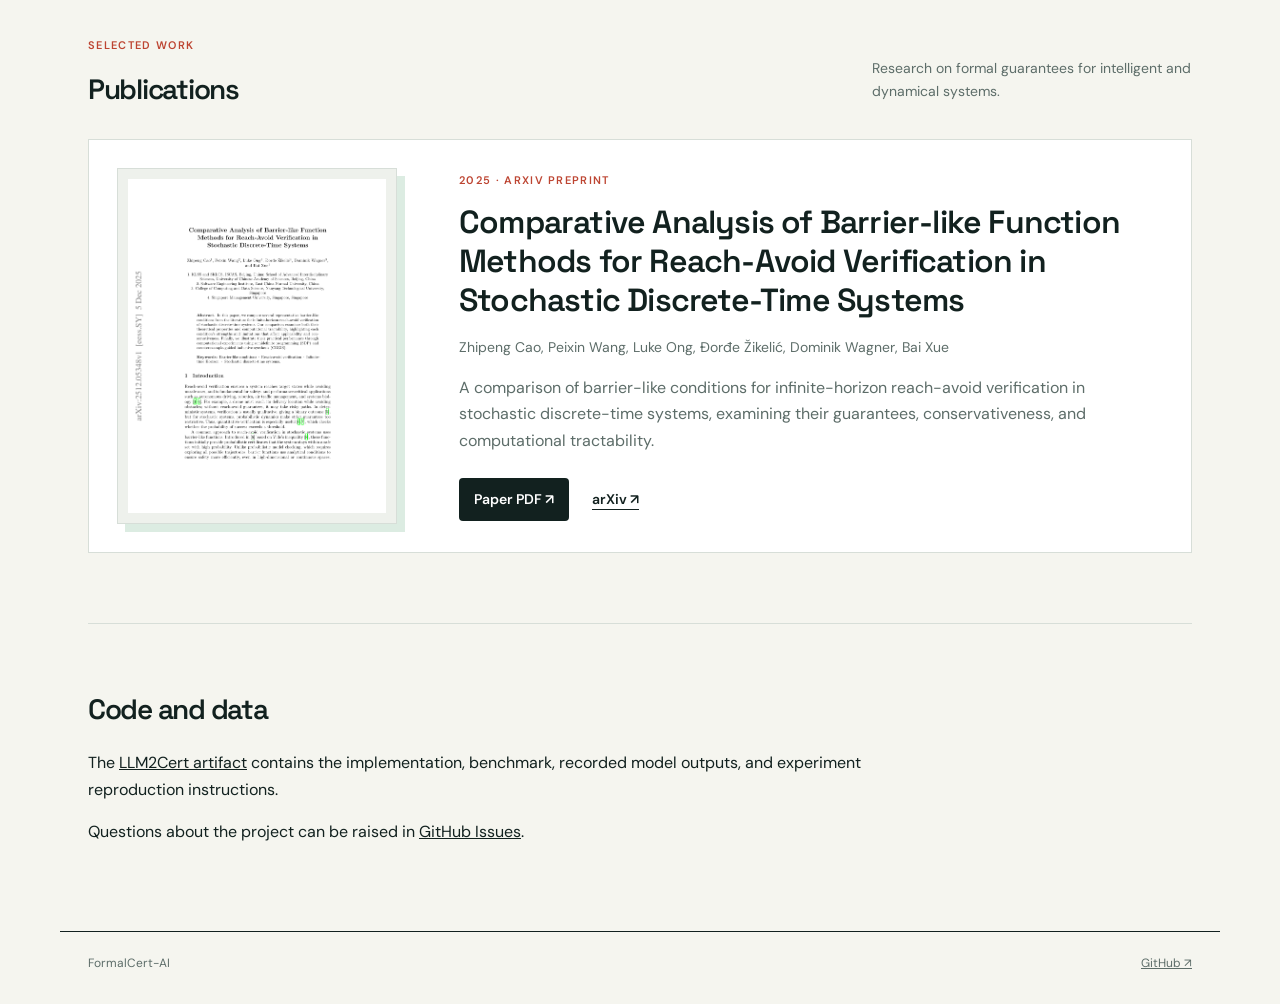
==== commit c8958c89: "Show runtime monitoring author names without affiliations" ====
--- a/index.html
+++ b/index.html
@@ -24,13 +24,7 @@
         <p class="eyebrow">RESEARCH PROJECT · 2026 · WORKING PAPER</p>
         <h2 id="runtime-project-title"><a href="runtime-barrier-monitor/">Runtime Barrier Monitoring</a></h2>
         <p class="project-subtitle">Anytime-Valid Runtime Monitoring of Learned Barrier Certificates</p>
-        <p class="project-authors">Zhipeng Cao<sup>1,2</sup>, Taoran Wu<sup>1,3</sup>, Weiru Cui<sup>1,3</sup>, Luke Ong<sup>4</sup>, Bai Xue<sup>1,2</sup></p>
-        <div class="runtime-affiliations" aria-label="Author affiliations">
-          <p><sup>1</sup> Institute of Software, Chinese Academy of Sciences</p>
-          <p><sup>2</sup> School of Advanced Interdisciplinary Sciences, University of Chinese Academy of Sciences</p>
-          <p><sup>3</sup> University of Chinese Academy of Sciences</p>
-          <p><sup>4</sup> College of Computing and Data Science, Nanyang Technological University</p>
-        </div>
+        <p class="project-authors">Zhipeng Cao, Taoran Wu, Weiru Cui, Luke Ong, Bai Xue</p>
         <p>Auditing learned barrier certificates from observed trajectories, with anytime-valid false-alarm control under the conditional barrier-drift assumption.</p>
         <div class="actions"><a class="button" href="runtime-barrier-monitor/">Project page →</a><a class="text-link" href="assets/runtime-barrier-monitor.pdf">Paper PDF ↗</a><a class="text-link" href="https://github.com/FormalCert-AI/runtime-barrier-monitor">GitHub ↗</a></div>
       </div>
--- a/styles.css
+++ b/styles.css
@@ -31,13 +31,10 @@
 .project-thumbnail { display: block; background: white; padding: 10px; border: 1px solid var(--line); }
 .home-project + .home-project { border-top: 0; }
 .home-project .project-authors { font-size: 14px; margin: 20px 0 4px; color: var(--ink); }
-.runtime-affiliations { margin: 14px 0 20px; color: var(--muted); font-size: 13px; line-height: 1.6; }
-.runtime-affiliations p { margin: 4px 0; }
 .runtime-project { grid-template-columns: 1.3fr .7fr; }
 .runtime-project h2 { font-size: clamp(32px, 4vw, 46px); }
 .runtime-cover { width: 100%; max-width: 260px; justify-self: center; }
 .paper-hero.runtime-hero h1 { max-width: 980px; margin: 0 auto 28px; font-size: clamp(34px, 5.5vw, 62px); line-height: 1.12; }
-.runtime-hero .runtime-affiliations { max-width: 850px; margin: 18px auto 0; }
 .runtime-overview { border-top: 1px solid var(--line); }
 .paper-release { padding-top: 0; }
 .paper-release p { color: var(--muted); }
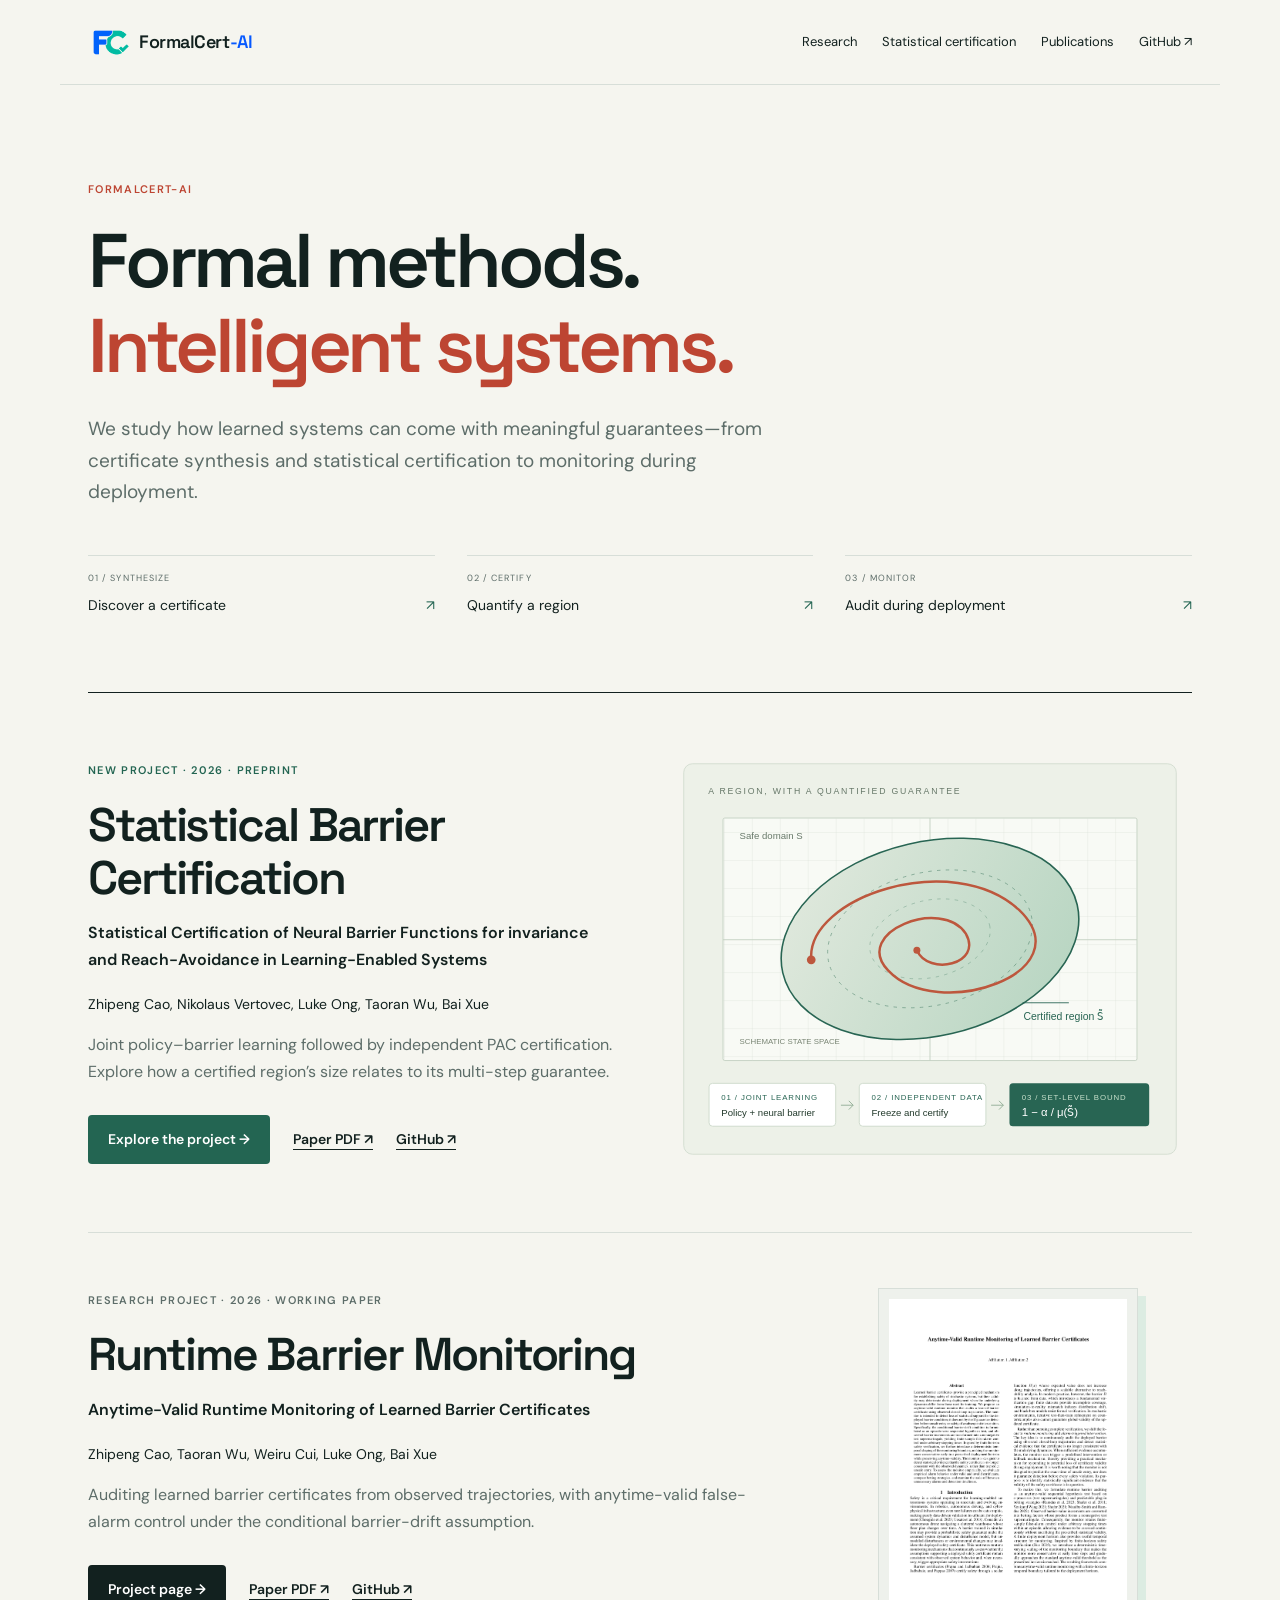
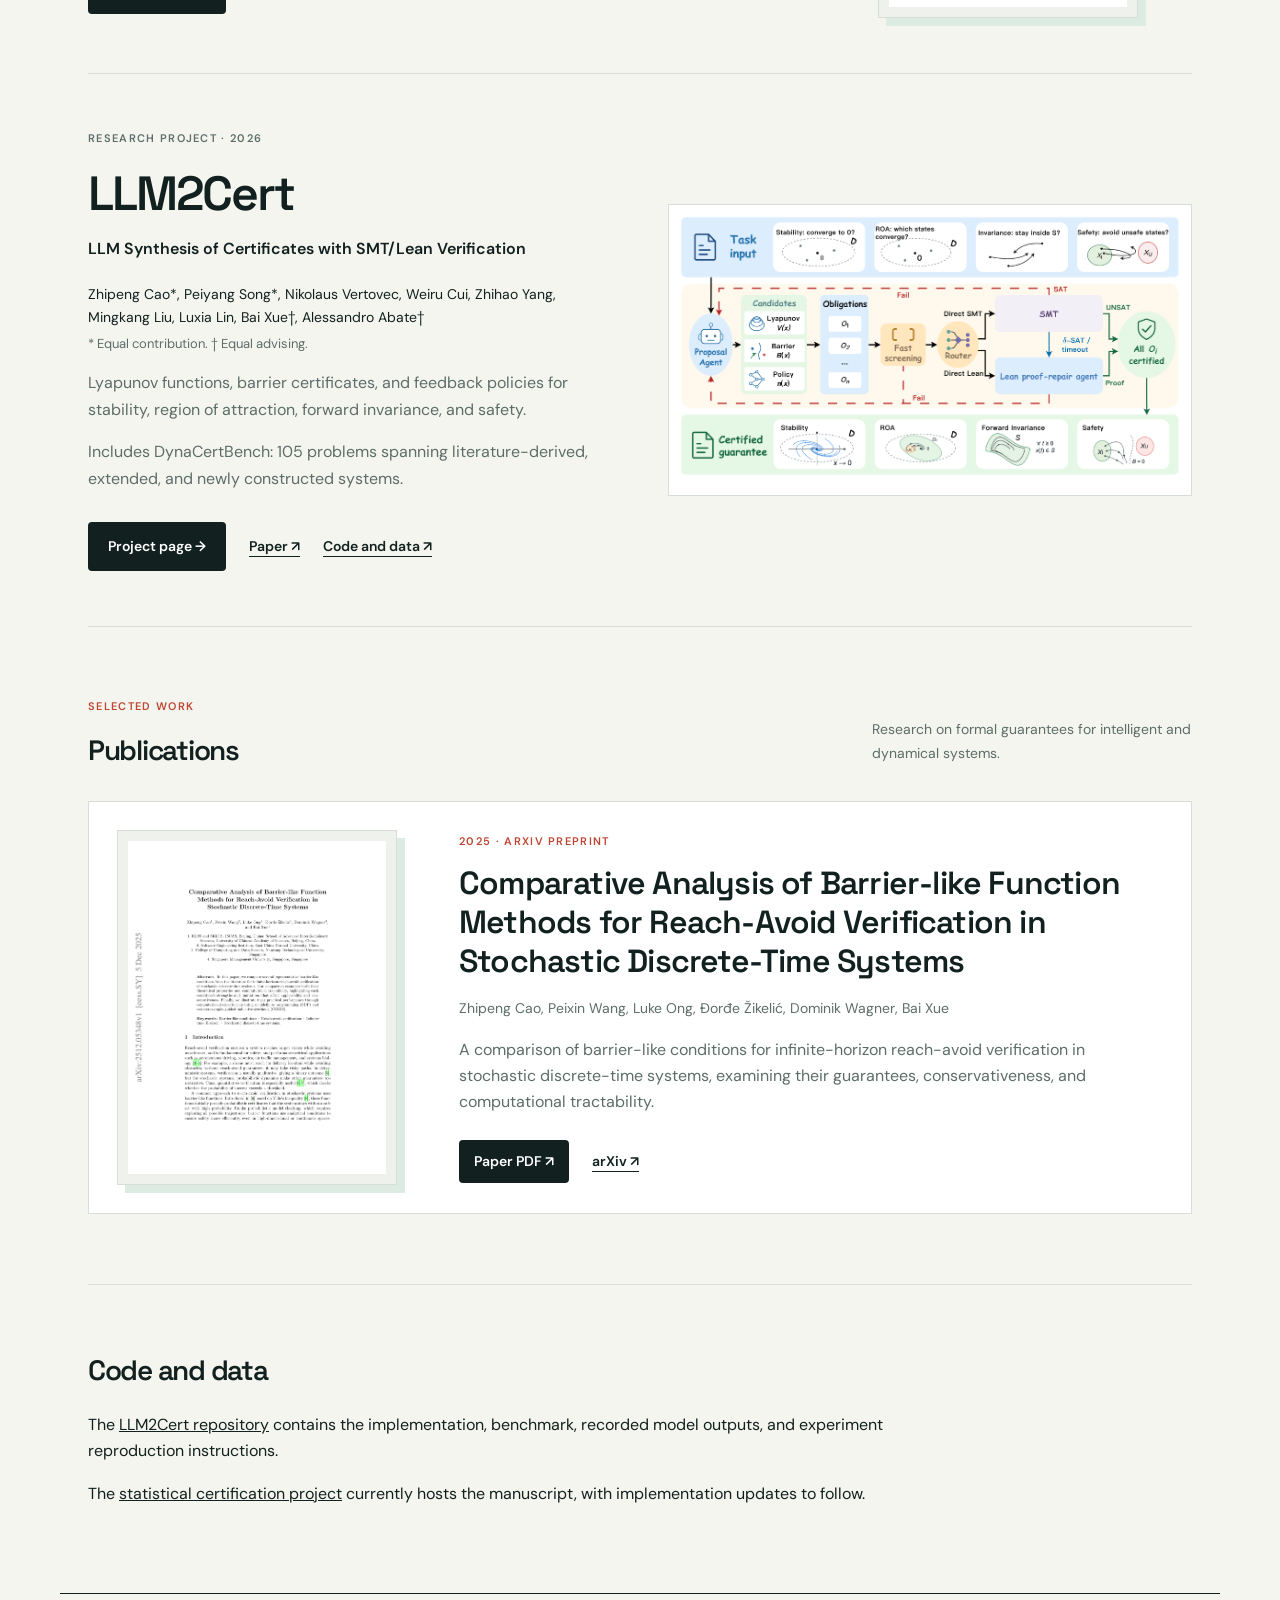
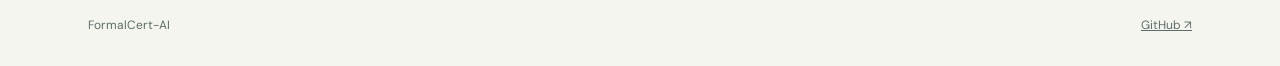
==== commit 43305690: "Add statistical certification project and interactive research explainer" ====
--- a/index.html
+++ b/index.html
@@ -6,18 +6,30 @@
   <meta name="description" content="FormalCert-AI: research on formal methods and intelligent systems, including verification, synthesis, and dynamical systems.">
   <title>FormalCert-AI</title>
   <link rel="icon" type="image/png" sizes="1254x1254" href="assets/formalcert-ai-fc-icon.png">
-  <link rel="stylesheet" href="styles.css?v=fc-20261020">
+  <link rel="stylesheet" href="styles.css?v=statistical-20261020">
 </head>
 <body>
   <header class="site-header">
     <a class="brand" href="./"><img class="brand-mark" src="assets/formalcert-ai-fc-icon.png" alt="" width="44" height="44"><span>FormalCert<span class="brand-ai">-AI</span></span></a>
-    <nav aria-label="Main navigation"><a href="#research">Research</a><a href="#publications">Publications</a><a href="runtime-barrier-monitor/">Runtime monitoring</a><a href="llm2cert/">LLM2Cert</a><a href="https://github.com/FormalCert-AI">GitHub ↗</a></nav>
+    <nav aria-label="Main navigation"><a href="#research">Research</a><a href="statistical-barrier-certification/">Statistical certification</a><a href="#publications">Publications</a><a href="https://github.com/FormalCert-AI">GitHub ↗</a></nav>
   </header>
   <main class="shell">
     <section class="home-hero" id="research">
       <p class="eyebrow">FORMALCERT-AI</p>
       <h1>Formal methods.<br><em>Intelligent systems.</em></h1>
-      <p class="lede">We work on formal methods and intelligent systems, including verification, synthesis, and the analysis of dynamical systems.</p>
+      <p class="lede">We study how learned systems can come with meaningful guarantees—from certificate synthesis and statistical certification to monitoring during deployment.</p>
+      <div class="research-spectrum" aria-label="Research directions"><a href="llm2cert/"><span>01 / SYNTHESIZE</span>Discover a certificate <b>↗</b></a><a href="statistical-barrier-certification/"><span>02 / CERTIFY</span>Quantify a region <b>↗</b></a><a href="runtime-barrier-monitor/"><span>03 / MONITOR</span>Audit during deployment <b>↗</b></a></div>
+    </section>
+    <section class="home-project statistical-project" aria-labelledby="statistical-project-title">
+      <div>
+        <p class="eyebrow">NEW PROJECT · 2026 · PREPRINT</p>
+        <h2 id="statistical-project-title"><a href="statistical-barrier-certification/">Statistical Barrier Certification</a></h2>
+        <p class="project-subtitle">Statistical Certification of Neural Barrier Functions for invariance and Reach-Avoidance in Learning-Enabled Systems</p>
+        <p class="project-authors">Zhipeng Cao, Nikolaus Vertovec, Luke Ong, Taoran Wu, Bai Xue</p>
+        <p>Joint policy–barrier learning followed by independent PAC certification. Explore how a certified region’s size relates to its multi-step guarantee.</p>
+        <div class="actions"><a class="button" href="statistical-barrier-certification/">Explore the project →</a><a class="text-link" href="assets/statistical-barrier-certification.pdf">Paper PDF ↗</a><a class="text-link" href="https://github.com/FormalCert-AI/statistical-barrier-certification">GitHub ↗</a></div>
+      </div>
+      <a class="statistical-thumbnail" href="statistical-barrier-certification/" aria-label="Explore the statistical certification project and interactive explainer"><img src="assets/statistical-barrier/overview.svg" alt="A schematic certified region and the learning-to-certification pipeline" width="600" height="490"></a>
     </section>
     <section class="home-project runtime-project" aria-labelledby="runtime-project-title">
       <div>
@@ -39,7 +51,7 @@
         <p class="author-note">* Equal contribution. † Equal advising.</p>
         <p>Lyapunov functions, barrier certificates, and feedback policies for stability, region of attraction, forward invariance, and safety.</p>
         <p>Includes DynaCertBench: 105 problems spanning literature-derived, extended, and newly constructed systems.</p>
-        <div class="actions"><a class="button" href="llm2cert/">Project page →</a><a class="text-link" href="assets/LLM2Cert.pdf">Paper ↗</a><a class="text-link" href="https://github.com/FormalCert-AI/llm2cert-artifact">Code and data ↗</a></div>
+        <div class="actions"><a class="button" href="llm2cert/">Project page →</a><a class="text-link" href="assets/LLM2Cert.pdf">Paper ↗</a><a class="text-link" href="https://github.com/FormalCert-AI/llm2cert">Code and data ↗</a></div>
       </div>
       <a href="llm2cert/" class="project-thumbnail"><img src="assets/framework.png" alt="Overview of LLM2Cert's certificate synthesis and SMT/Lean verification pipeline"></a>
     </section>
@@ -66,8 +78,8 @@
     </section>
     <section class="home-resources">
       <h2>Code and data</h2>
-      <p>The <a href="https://github.com/FormalCert-AI/llm2cert-artifact">LLM2Cert artifact</a> contains the implementation, benchmark, recorded model outputs, and experiment reproduction instructions.</p>
-      <p>Questions about the project can be raised in <a href="https://github.com/FormalCert-AI/llm2cert-artifact/issues">GitHub Issues</a>.</p>
+      <p>The <a href="https://github.com/FormalCert-AI/llm2cert">LLM2Cert repository</a> contains the implementation, benchmark, recorded model outputs, and experiment reproduction instructions.</p>
+      <p>The <a href="https://github.com/FormalCert-AI/statistical-barrier-certification">statistical certification project</a> currently hosts the manuscript, with implementation updates to follow.</p>
     </section>
   </main>
   <footer class="site-footer shell"><span>FormalCert-AI</span><a href="https://github.com/FormalCert-AI">GitHub ↗</a></footer>
--- a/styles.css
+++ b/styles.css
@@ -30,6 +30,16 @@
 .project-subtitle { font-weight: 600; color: var(--ink) !important; }
 .project-thumbnail { display: block; background: white; padding: 10px; border: 1px solid var(--line); }
 .home-project + .home-project { border-top: 0; }
+.research-spectrum { display: grid; grid-template-columns: repeat(3, 1fr); gap: 32px; margin-top: 48px; }
+.research-spectrum a { position: relative; padding-top: 15px; border-top: 1px solid var(--line); font-size: 14px; text-decoration: none; }
+.research-spectrum span { display: block; margin-bottom: 8px; color: var(--muted); font-size: 9px; letter-spacing: .12em; }
+.research-spectrum b { float: right; color: #236552; font-weight: 400; }
+.statistical-project h2 { font-size: clamp(33px, 4vw, 47px); }
+.statistical-project .eyebrow { color: #236552; }
+.statistical-project .button { background: #236552; }
+.statistical-project .button:hover { background: var(--ink); }
+.statistical-thumbnail { display: block; }
+.statistical-thumbnail img { display: block; width: 100%; }
 .home-project .project-authors { font-size: 14px; margin: 20px 0 4px; color: var(--ink); }
 .runtime-project { grid-template-columns: 1.3fr .7fr; }
 .runtime-project h2 { font-size: clamp(32px, 4vw, 46px); }
@@ -118,6 +128,7 @@
   .citation-heading { align-items: flex-start; flex-direction: column; gap: 0; }
 }
 @media (max-width: 420px) {
+  .research-spectrum { grid-template-columns: 1fr; gap: 17px; margin-top: 30px; }
   .shell, .site-header { padding-left: 20px; padding-right: 20px; }
   .task-grid { grid-template-columns: 1fr; }
   th, td { padding: 10px 7px; }
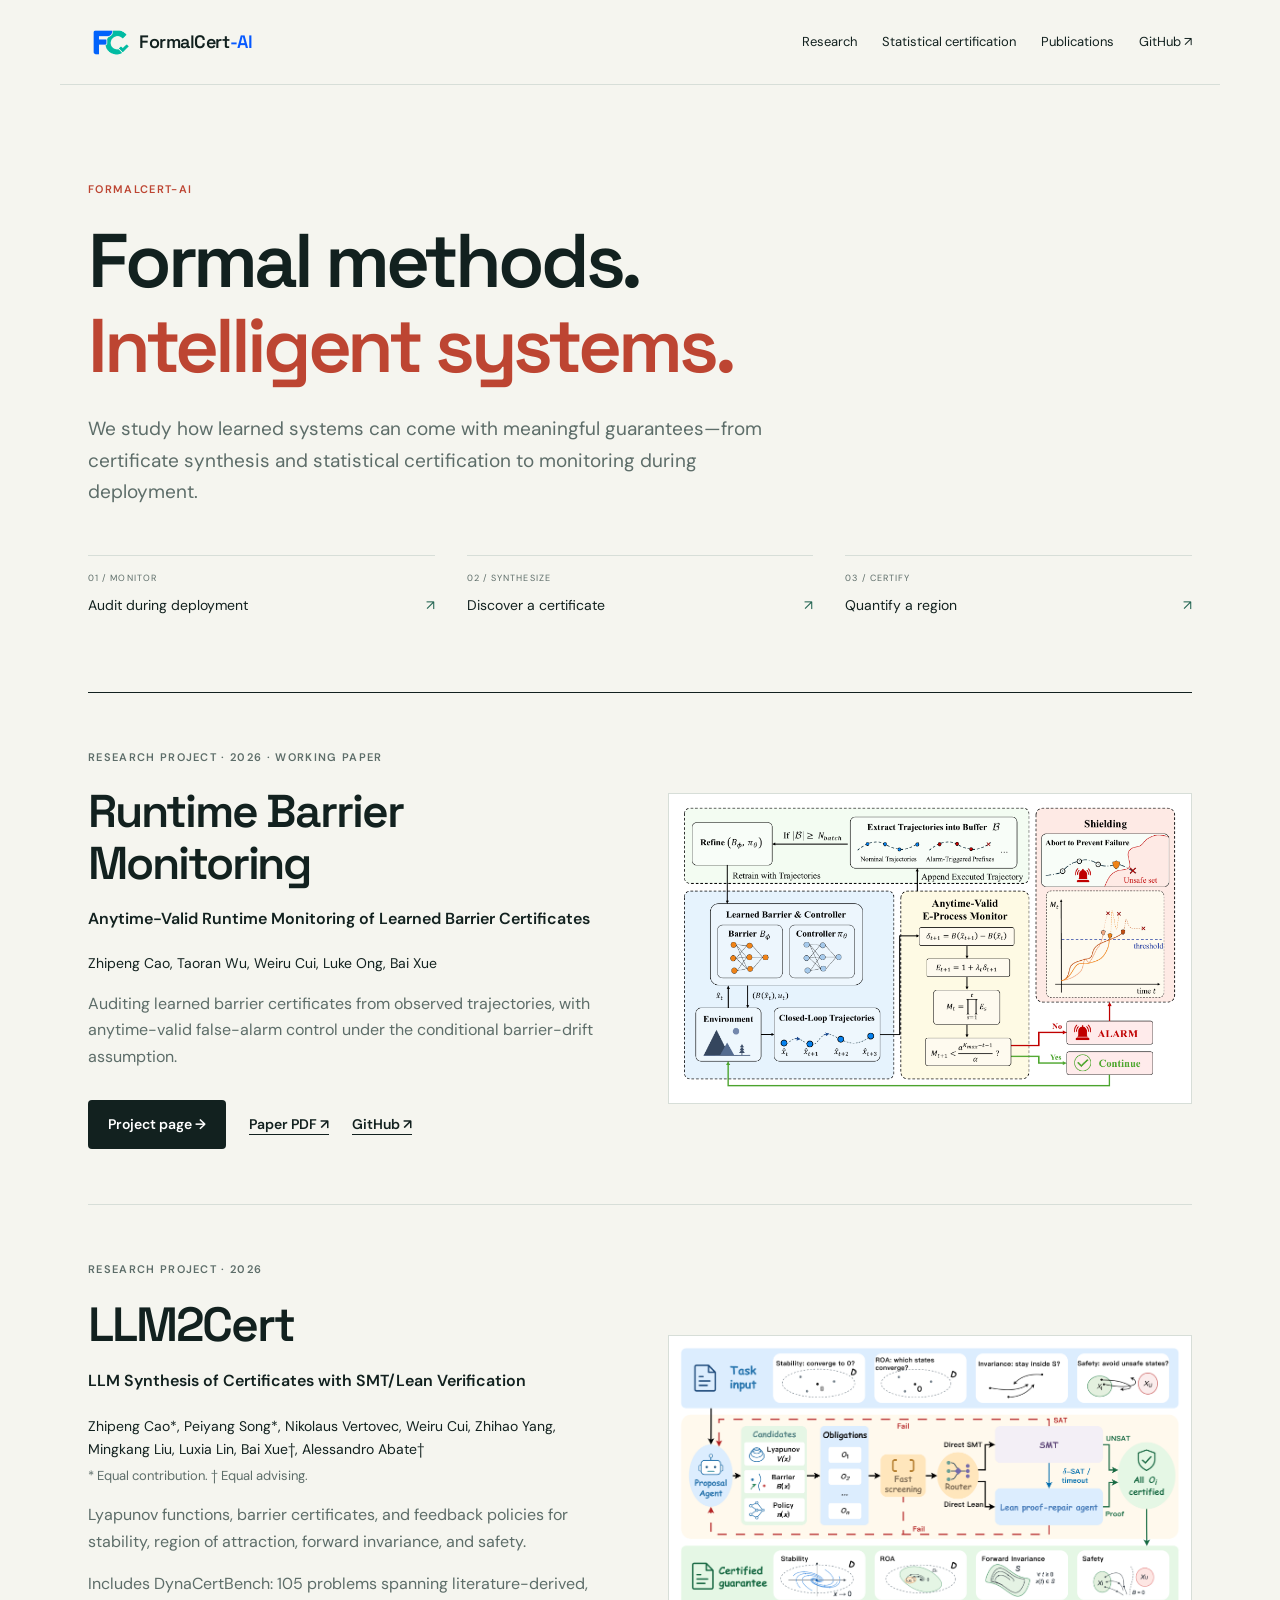
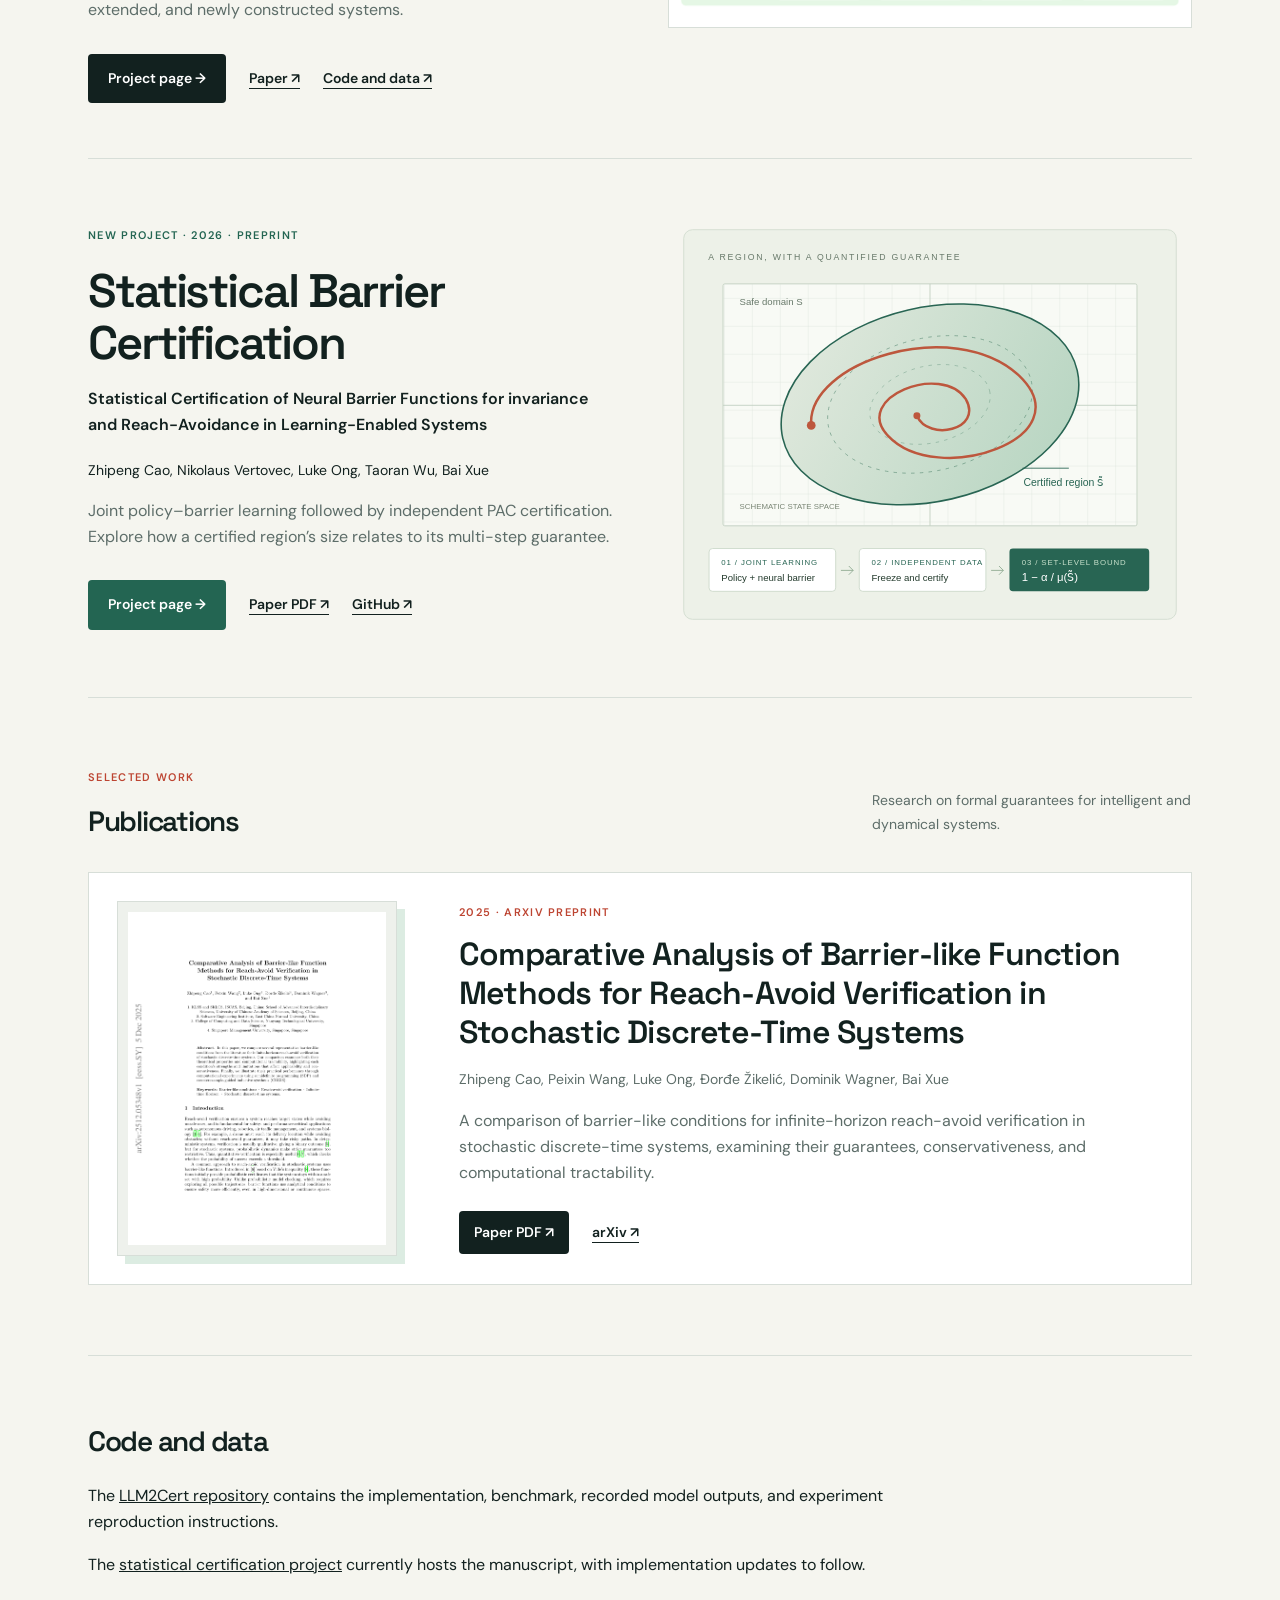
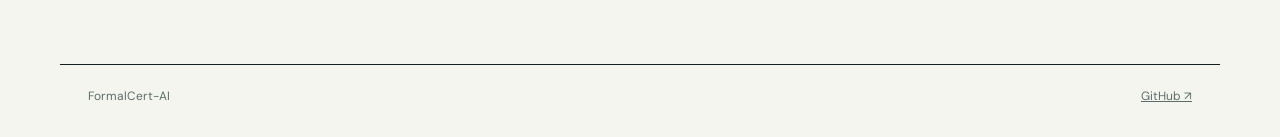
==== commit d3bccc56: "Reorder research projects and use runtime manuscript framework" ====
--- a/index.html
+++ b/index.html
@@ -6,7 +6,7 @@
   <meta name="description" content="FormalCert-AI: research on formal methods and intelligent systems, including verification, synthesis, and dynamical systems.">
   <title>FormalCert-AI</title>
   <link rel="icon" type="image/png" sizes="1254x1254" href="assets/formalcert-ai-fc-icon.png">
-  <link rel="stylesheet" href="styles.css?v=statistical-20261020">
+  <link rel="stylesheet" href="styles.css?v=project-order-20261020">
 </head>
 <body>
   <header class="site-header">
@@ -18,18 +18,7 @@
       <p class="eyebrow">FORMALCERT-AI</p>
       <h1>Formal methods.<br><em>Intelligent systems.</em></h1>
       <p class="lede">We study how learned systems can come with meaningful guarantees—from certificate synthesis and statistical certification to monitoring during deployment.</p>
-      <div class="research-spectrum" aria-label="Research directions"><a href="llm2cert/"><span>01 / SYNTHESIZE</span>Discover a certificate <b>↗</b></a><a href="statistical-barrier-certification/"><span>02 / CERTIFY</span>Quantify a region <b>↗</b></a><a href="runtime-barrier-monitor/"><span>03 / MONITOR</span>Audit during deployment <b>↗</b></a></div>
-    </section>
-    <section class="home-project statistical-project" aria-labelledby="statistical-project-title">
-      <div>
-        <p class="eyebrow">NEW PROJECT · 2026 · PREPRINT</p>
-        <h2 id="statistical-project-title"><a href="statistical-barrier-certification/">Statistical Barrier Certification</a></h2>
-        <p class="project-subtitle">Statistical Certification of Neural Barrier Functions for invariance and Reach-Avoidance in Learning-Enabled Systems</p>
-        <p class="project-authors">Zhipeng Cao, Nikolaus Vertovec, Luke Ong, Taoran Wu, Bai Xue</p>
-        <p>Joint policy–barrier learning followed by independent PAC certification. Explore how a certified region’s size relates to its multi-step guarantee.</p>
-        <div class="actions"><a class="button" href="statistical-barrier-certification/">Explore the project →</a><a class="text-link" href="assets/statistical-barrier-certification.pdf">Paper PDF ↗</a><a class="text-link" href="https://github.com/FormalCert-AI/statistical-barrier-certification">GitHub ↗</a></div>
-      </div>
-      <a class="statistical-thumbnail" href="statistical-barrier-certification/" aria-label="Explore the statistical certification project and interactive explainer"><img src="assets/statistical-barrier/overview.svg" alt="A schematic certified region and the learning-to-certification pipeline" width="600" height="490"></a>
+      <div class="research-spectrum" aria-label="Research directions"><a href="runtime-barrier-monitor/"><span>01 / MONITOR</span>Audit during deployment <b>↗</b></a><a href="llm2cert/"><span>02 / SYNTHESIZE</span>Discover a certificate <b>↗</b></a><a href="statistical-barrier-certification/"><span>03 / CERTIFY</span>Quantify a region <b>↗</b></a></div>
     </section>
     <section class="home-project runtime-project" aria-labelledby="runtime-project-title">
       <div>
@@ -40,7 +29,7 @@
         <p>Auditing learned barrier certificates from observed trajectories, with anytime-valid false-alarm control under the conditional barrier-drift assumption.</p>
         <div class="actions"><a class="button" href="runtime-barrier-monitor/">Project page →</a><a class="text-link" href="assets/runtime-barrier-monitor.pdf">Paper PDF ↗</a><a class="text-link" href="https://github.com/FormalCert-AI/runtime-barrier-monitor">GitHub ↗</a></div>
       </div>
-      <a href="assets/runtime-barrier-monitor.pdf" class="publication-cover runtime-cover" aria-label="Open the runtime monitoring paper PDF"><img src="assets/runtime-barrier-monitor-cover.png" alt="First page of Anytime-Valid Runtime Monitoring of Learned Barrier Certificates" width="618" height="800"></a>
+      <a href="runtime-barrier-monitor/" class="project-thumbnail runtime-framework" aria-label="Open the runtime monitoring project page"><img src="assets/runtime-barrier-monitor-framework.png" alt="Framework from the runtime monitoring paper: a learned barrier and controller, an online e-process monitor, alarms, and trajectory buffering" width="1800" height="1036"></a>
     </section>
     <section class="home-project" aria-labelledby="project-title">
       <div>
@@ -54,6 +43,17 @@
         <div class="actions"><a class="button" href="llm2cert/">Project page →</a><a class="text-link" href="assets/LLM2Cert.pdf">Paper ↗</a><a class="text-link" href="https://github.com/FormalCert-AI/llm2cert">Code and data ↗</a></div>
       </div>
       <a href="llm2cert/" class="project-thumbnail"><img src="assets/framework.png" alt="Overview of LLM2Cert's certificate synthesis and SMT/Lean verification pipeline"></a>
+    </section>
+    <section class="home-project statistical-project" aria-labelledby="statistical-project-title">
+      <div>
+        <p class="eyebrow">NEW PROJECT · 2026 · PREPRINT</p>
+        <h2 id="statistical-project-title"><a href="statistical-barrier-certification/">Statistical Barrier Certification</a></h2>
+        <p class="project-subtitle">Statistical Certification of Neural Barrier Functions for invariance and Reach-Avoidance in Learning-Enabled Systems</p>
+        <p class="project-authors">Zhipeng Cao, Nikolaus Vertovec, Luke Ong, Taoran Wu, Bai Xue</p>
+        <p>Joint policy–barrier learning followed by independent PAC certification. Explore how a certified region’s size relates to its multi-step guarantee.</p>
+        <div class="actions"><a class="button" href="statistical-barrier-certification/">Project page →</a><a class="text-link" href="assets/statistical-barrier-certification.pdf">Paper PDF ↗</a><a class="text-link" href="https://github.com/FormalCert-AI/statistical-barrier-certification">GitHub ↗</a></div>
+      </div>
+      <a class="statistical-thumbnail" href="statistical-barrier-certification/" aria-label="Explore the statistical certification project and interactive explainer"><img src="assets/statistical-barrier/overview.svg" alt="A schematic certified region and the learning-to-certification pipeline" width="600" height="490"></a>
     </section>
     <section class="home-publications" id="publications" aria-labelledby="publications-title">
       <div class="section-heading">
--- a/styles.css
+++ b/styles.css
@@ -41,9 +41,8 @@
 .statistical-thumbnail { display: block; }
 .statistical-thumbnail img { display: block; width: 100%; }
 .home-project .project-authors { font-size: 14px; margin: 20px 0 4px; color: var(--ink); }
-.runtime-project { grid-template-columns: 1.3fr .7fr; }
 .runtime-project h2 { font-size: clamp(32px, 4vw, 46px); }
-.runtime-cover { width: 100%; max-width: 260px; justify-self: center; }
+.runtime-framework img { display: block; width: 100%; }
 .paper-hero.runtime-hero h1 { max-width: 980px; margin: 0 auto 28px; font-size: clamp(34px, 5.5vw, 62px); line-height: 1.12; }
 .runtime-overview { border-top: 1px solid var(--line); }
 .paper-release { padding-top: 0; }
